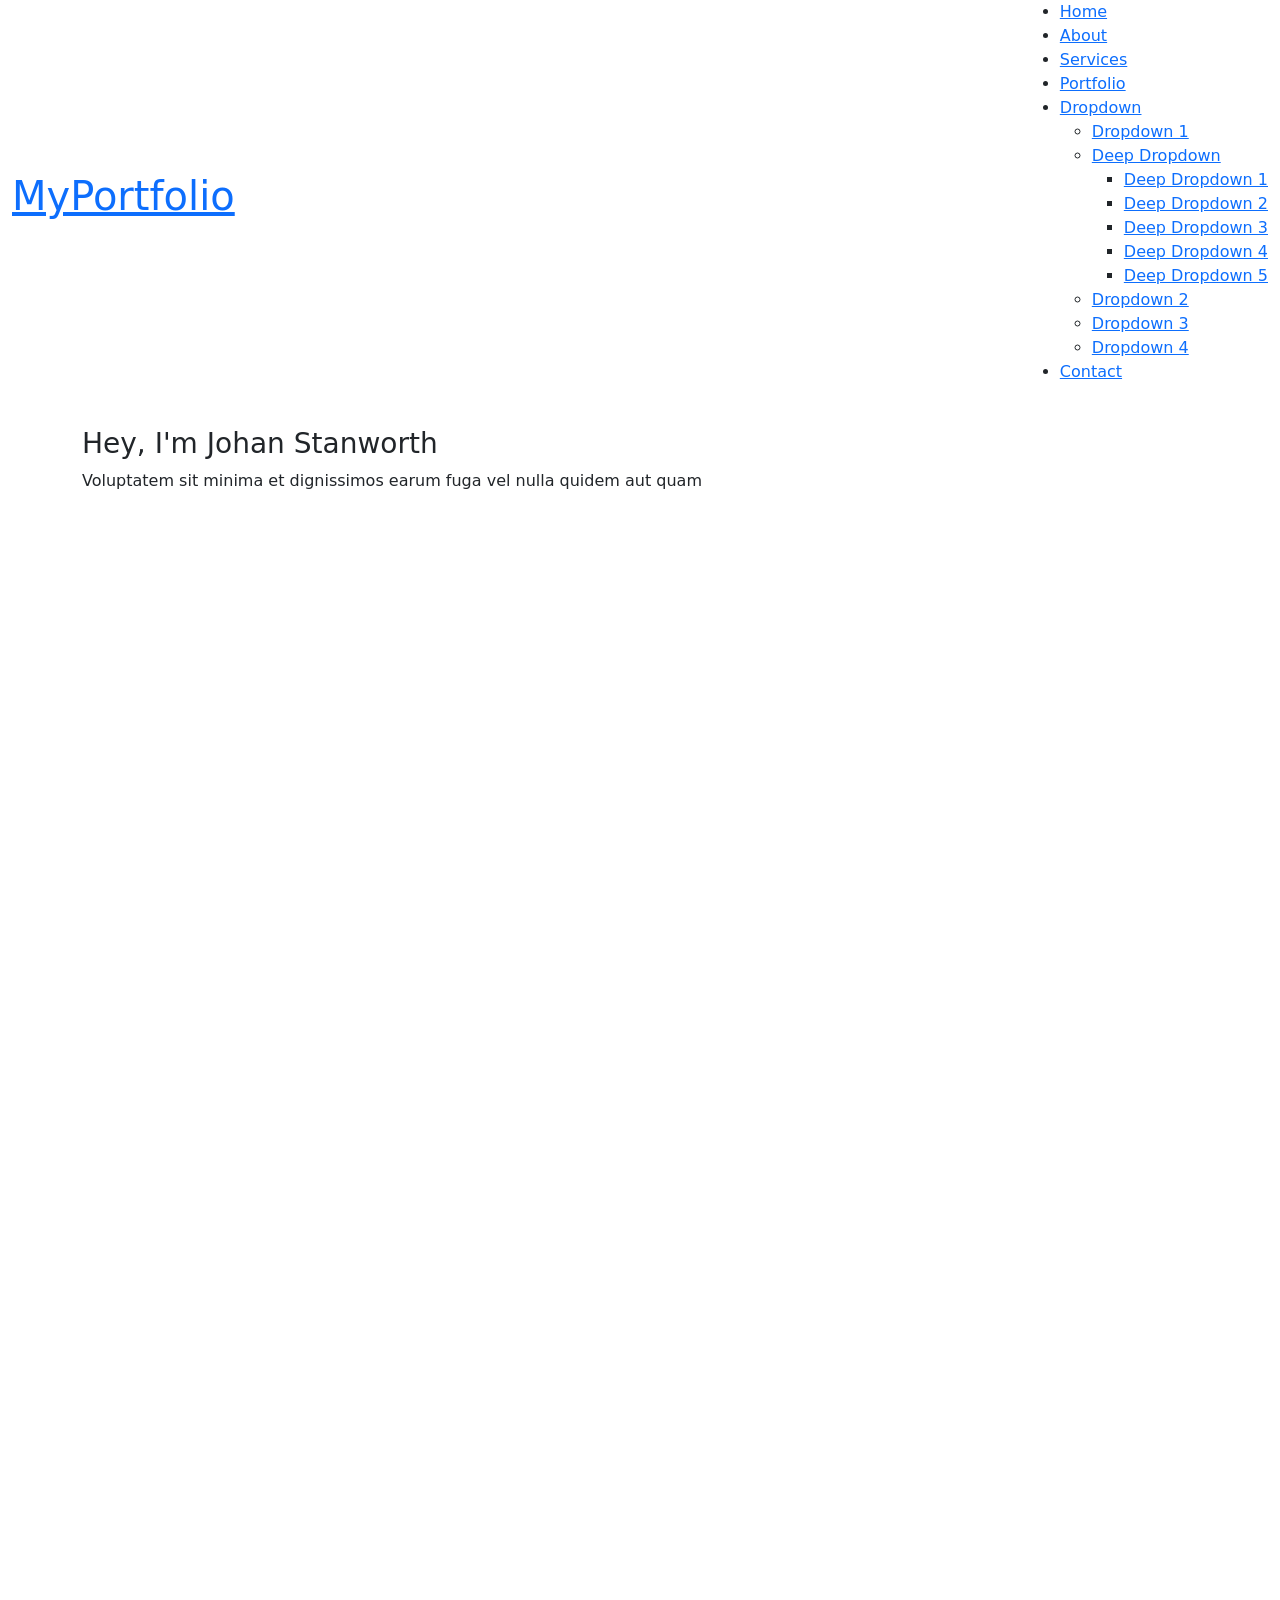
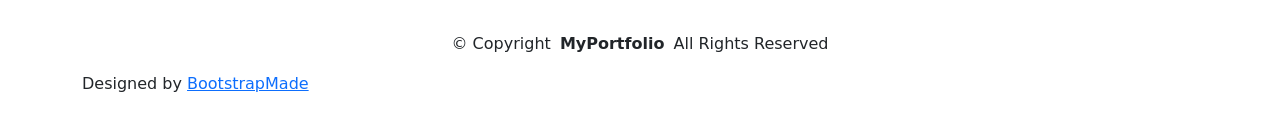
==== index.html @ b2796c53 "[0.1.1]부트스트랩 포트폴리오 작업 전 셋팅" ====
<!DOCTYPE html>
<html lang="en">

<head>
  <meta charset="utf-8">
  <meta content="width=device-width, initial-scale=1.0" name="viewport">
  <title>Index - MyPortfolio Bootstrap Template</title>
  <meta name="description" content="">
  <meta name="keywords" content="">

  <!-- Favicons -->
  <link href="assets/img/favicon.png" rel="icon">
  <link href="assets/img/apple-touch-icon.png" rel="apple-touch-icon">

  <!-- Fonts -->
  <link href="https://fonts.googleapis.com" rel="preconnect">
  <link href="https://fonts.gstatic.com" rel="preconnect" crossorigin>
  <link href="https://fonts.googleapis.com/css2?family=Inconsolata:wght@200;300;400;500;600;700;800;900&display=swap" rel="stylesheet">

  <!-- Vendor CSS Files -->
  <link href="assets/vendor/bootstrap/css/bootstrap.min.css" rel="stylesheet">
  <link href="assets/vendor/bootstrap-icons/bootstrap-icons.css" rel="stylesheet">
  <link href="assets/vendor/aos/aos.css" rel="stylesheet">
  <link href="assets/vendor/glightbox/css/glightbox.min.css" rel="stylesheet">
  <link href="assets/vendor/swiper/swiper-bundle.min.css" rel="stylesheet">

  <!-- Main CSS File -->
  <link href="assets/css/main.css" rel="stylesheet">

  <!-- =======================================================
  * Template Name: MyPortfolio
  * Template URL: https://bootstrapmade.com/myportfolio-bootstrap-portfolio-website-template/
  * Updated: Aug 08 2024 with Bootstrap v5.3.3
  * Author: BootstrapMade.com
  * License: https://bootstrapmade.com/license/
  ======================================================== -->
</head>

<body class="index-page">

  <header id="header" class="header d-flex align-items-center sticky-top">
    <div class="container-fluid  position-relative d-flex align-items-center justify-content-between">

      <a href="index.html" class="logo d-flex align-items-center">
        <!-- Uncomment the line below if you also wish to use an image logo -->
        <!-- <img src="assets/img/logo.png" alt=""> -->
        <h1 class="sitename">MyPortfolio</h1>
      </a>

      <nav id="navmenu" class="navmenu">
        <ul>
          <li><a href="index.html" class="active">Home</a></li>
          <li><a href="about.html">About</a></li>
          <li><a href="services.html">Services</a></li>
          <li><a href="portfolio.html">Portfolio</a></li>
          <li class="dropdown"><a href="#"><span>Dropdown</span> <i class="bi bi-chevron-down toggle-dropdown"></i></a>
            <ul>
              <li><a href="#">Dropdown 1</a></li>
              <li class="dropdown"><a href="#"><span>Deep Dropdown</span> <i class="bi bi-chevron-down toggle-dropdown"></i></a>
                <ul>
                  <li><a href="#">Deep Dropdown 1</a></li>
                  <li><a href="#">Deep Dropdown 2</a></li>
                  <li><a href="#">Deep Dropdown 3</a></li>
                  <li><a href="#">Deep Dropdown 4</a></li>
                  <li><a href="#">Deep Dropdown 5</a></li>
                </ul>
              </li>
              <li><a href="#">Dropdown 2</a></li>
              <li><a href="#">Dropdown 3</a></li>
              <li><a href="#">Dropdown 4</a></li>
            </ul>
          </li>
          <li><a href="contact.html">Contact</a></li>
        </ul>
        <i class="mobile-nav-toggle d-xl-none bi bi-list"></i>
      </nav>

    </div>
  </header>

  <main class="main">

    <!-- Portfolio Section -->
    <section id="portfolio" class="portfolio section">

      <div class="container">

        <div class="isotope-layout" data-default-filter="*" data-layout="masonry" data-sort="original-order">

          <div class="row align-items-center">
            <div class="col-lg-7 portfolio-info">
              <h3>Hey, I'm Johan Stanworth</h3>
              <p>Voluptatem sit minima et dignissimos earum fuga vel nulla quidem aut quam</p>
            </div>
            <div class="col-lg-5 text-center text-lg-end">
              <ul class="portfolio-filters isotope-filters" data-aos="fade-up" data-aos-delay="100">
                <li data-filter="*" class="filter-active">All</li>
                <li data-filter=".filter-app">App</li>
                <li data-filter=".filter-product">Product</li>
                <li data-filter=".filter-branding">Branding</li>
                <li data-filter=".filter-books">Books</li>
              </ul><!-- End Portfolio Filters -->
            </div>
          </div>

          <div class="row gy-4 isotope-container" data-aos="fade-up" data-aos-delay="200" style="position: relative; height: 1344px;">

            <div class="col-lg-4 col-md-6 portfolio-item isotope-item filter-app" style="position: absolute; left: 0px; top: 0px;">
              <div class="portfolio-content h-100">
                <img src="assets/img/portfolio/app-1.jpg" class="img-fluid" alt="">
                <div class="portfolio-info">
                  <h4>App 1</h4>
                  <p>Lorem ipsum</p>
                  <div>
                    <a href="assets/img/portfolio/app-1.jpg" title="App 1" data-gallery="portfolio-gallery-app" class="glightbox preview-link"><i class="bi bi-zoom-in"></i></a>
                    <a href="portfolio-details.html" title="More Details" class="details-link"><i class="bi bi-link-45deg"></i></a>
                  </div>
                </div>
              </div>
            </div><!-- End Portfolio Item -->

            <div class="col-lg-4 col-md-6 portfolio-item isotope-item filter-product" style="position: absolute; left: 440px; top: 0px;">
              <div class="portfolio-content h-100">
                <img src="assets/img/portfolio/product-1.jpg" class="img-fluid" alt="">
                <div class="portfolio-info">
                  <h4>Product 1</h4>
                  <p>Lorem ipsum</p>
                  <div>
                    <a href="assets/img/portfolio/product-1.jpg" title="Product 1" data-gallery="portfolio-gallery-product" class="glightbox preview-link"><i class="bi bi-zoom-in"></i></a>
                    <a href="portfolio-details.html" title="More Details" class="details-link"><i class="bi bi-link-45deg"></i></a>
                  </div>
                </div>
              </div>
            </div><!-- End Portfolio Item -->

            <div class="col-lg-4 col-md-6 portfolio-item isotope-item filter-branding" style="position: absolute; left: 880px; top: 0px;">
              <div class="portfolio-content h-100">
                <img src="assets/img/portfolio/branding-1.jpg" class="img-fluid" alt="">
                <div class="portfolio-info">
                  <h4>Branding 1</h4>
                  <p>Lorem ipsum</p>
                  <div>
                    <a href="assets/img/portfolio/branding-1.jpg" title="Branding 1" data-gallery="portfolio-gallery-branding" class="glightbox preview-link"><i class="bi bi-zoom-in"></i></a>
                    <a href="portfolio-details.html" title="More Details" class="details-link"><i class="bi bi-link-45deg"></i></a>
                  </div>
                </div>
              </div>
            </div><!-- End Portfolio Item -->

            <div class="col-lg-4 col-md-6 portfolio-item isotope-item filter-books" style="position: absolute; left: 0px; top: 336px;">
              <div class="portfolio-content h-100">
                <img src="assets/img/portfolio/books-1.jpg" class="img-fluid" alt="">
                <div class="portfolio-info">
                  <h4>Books 1</h4>
                  <p>Lorem ipsum</p>
                  <div>
                    <a href="assets/img/portfolio/books-1.jpg" title="Branding 1" data-gallery="portfolio-gallery-book" class="glightbox preview-link"><i class="bi bi-zoom-in"></i></a>
                    <a href="portfolio-details.html" title="More Details" class="details-link"><i class="bi bi-link-45deg"></i></a>
                  </div>
                </div>
              </div>
            </div><!-- End Portfolio Item -->

            <div class="col-lg-4 col-md-6 portfolio-item isotope-item filter-app" style="position: absolute; left: 440px; top: 336px;">
              <div class="portfolio-content h-100">
                <img src="assets/img/portfolio/app-2.jpg" class="img-fluid" alt="">
                <div class="portfolio-info">
                  <h4>App 2</h4>
                  <p>Lorem ipsum</p>
                  <div>
                    <a href="assets/img/portfolio/app-2.jpg" title="App 2" data-gallery="portfolio-gallery-app" class="glightbox preview-link"><i class="bi bi-zoom-in"></i></a>
                    <a href="portfolio-details.html" title="More Details" class="details-link"><i class="bi bi-link-45deg"></i></a>
                  </div>
                </div>
              </div>
            </div><!-- End Portfolio Item -->

            <div class="col-lg-4 col-md-6 portfolio-item isotope-item filter-product" style="position: absolute; left: 880px; top: 336px;">
              <div class="portfolio-content h-100">
                <img src="assets/img/portfolio/product-2.jpg" class="img-fluid" alt="">
                <div class="portfolio-info">
                  <h4>Product 2</h4>
                  <p>Lorem ipsum</p>
                  <div>
                    <a href="assets/img/portfolio/product-2.jpg" title="Product 2" data-gallery="portfolio-gallery-product" class="glightbox preview-link"><i class="bi bi-zoom-in"></i></a>
                    <a href="portfolio-details.html" title="More Details" class="details-link"><i class="bi bi-link-45deg"></i></a>
                  </div>
                </div>
              </div>
            </div><!-- End Portfolio Item -->

            <div class="col-lg-4 col-md-6 portfolio-item isotope-item filter-branding" style="position: absolute; left: 0px; top: 672px;">
              <div class="portfolio-content h-100">
                <img src="assets/img/portfolio/branding-2.jpg" class="img-fluid" alt="">
                <div class="portfolio-info">
                  <h4>Branding 2</h4>
                  <p>Lorem ipsum</p>
                  <div>
                    <a href="assets/img/portfolio/branding-2.jpg" title="Branding 2" data-gallery="portfolio-gallery-branding" class="glightbox preview-link"><i class="bi bi-zoom-in"></i></a>
                    <a href="portfolio-details.html" title="More Details" class="details-link"><i class="bi bi-link-45deg"></i></a>
                  </div>
                </div>
              </div>
            </div><!-- End Portfolio Item -->

            <div class="col-lg-4 col-md-6 portfolio-item isotope-item filter-books" style="position: absolute; left: 440px; top: 672px;">
              <div class="portfolio-content h-100">
                <img src="assets/img/portfolio/books-2.jpg" class="img-fluid" alt="">
                <div class="portfolio-info">
                  <h4>Books 2</h4>
                  <p>Lorem ipsum</p>
                  <div>
                    <a href="assets/img/portfolio/books-2.jpg" title="Branding 2" data-gallery="portfolio-gallery-book" class="glightbox preview-link"><i class="bi bi-zoom-in"></i></a>
                    <a href="portfolio-details.html" title="More Details" class="details-link"><i class="bi bi-link-45deg"></i></a>
                  </div>
                </div>
              </div>
            </div><!-- End Portfolio Item -->

            <div class="col-lg-4 col-md-6 portfolio-item isotope-item filter-app" style="position: absolute; left: 880px; top: 672px;">
              <div class="portfolio-content h-100">
                <img src="assets/img/portfolio/app-3.jpg" class="img-fluid" alt="">
                <div class="portfolio-info">
                  <h4>App 3</h4>
                  <p>Lorem ipsum</p>
                  <div>
                    <a href="assets/img/portfolio/app-3.jpg" title="App 3" data-gallery="portfolio-gallery-app" class="glightbox preview-link"><i class="bi bi-zoom-in"></i></a>
                    <a href="portfolio-details.html" title="More Details" class="details-link"><i class="bi bi-link-45deg"></i></a>
                  </div>
                </div>
              </div>
            </div><!-- End Portfolio Item -->

            <div class="col-lg-4 col-md-6 portfolio-item isotope-item filter-product" style="position: absolute; left: 0px; top: 1008px;">
              <div class="portfolio-content h-100">
                <img src="assets/img/portfolio/product-3.jpg" class="img-fluid" alt="">
                <div class="portfolio-info">
                  <h4>Product 3</h4>
                  <p>Lorem ipsum</p>
                  <div>
                    <a href="assets/img/portfolio/product-3.jpg" title="Product 3" data-gallery="portfolio-gallery-product" class="glightbox preview-link"><i class="bi bi-zoom-in"></i></a>
                    <a href="portfolio-details.html" title="More Details" class="details-link"><i class="bi bi-link-45deg"></i></a>
                  </div>
                </div>
              </div>
            </div><!-- End Portfolio Item -->

            <div class="col-lg-4 col-md-6 portfolio-item isotope-item filter-branding" style="position: absolute; left: 440px; top: 1008px;">
              <div class="portfolio-content h-100">
                <img src="assets/img/portfolio/branding-3.jpg" class="img-fluid" alt="">
                <div class="portfolio-info">
                  <h4>Branding 3</h4>
                  <p>Lorem ipsum</p>
                  <div>
                    <a href="assets/img/portfolio/branding-3.jpg" title="Branding 2" data-gallery="portfolio-gallery-branding" class="glightbox preview-link"><i class="bi bi-zoom-in"></i></a>
                    <a href="portfolio-details.html" title="More Details" class="details-link"><i class="bi bi-link-45deg"></i></a>
                  </div>
                </div>
              </div>
            </div><!-- End Portfolio Item -->

            <div class="col-lg-4 col-md-6 portfolio-item isotope-item filter-books" style="position: absolute; left: 880px; top: 1008px;">
              <div class="portfolio-content h-100">
                <img src="assets/img/portfolio/books-3.jpg" class="img-fluid" alt="">
                <div class="portfolio-info">
                  <h4>Books 3</h4>
                  <p>Lorem ipsum</p>
                  <div>
                    <a href="assets/img/portfolio/books-3.jpg" title="Branding 3" data-gallery="portfolio-gallery-book" class="glightbox preview-link"><i class="bi bi-zoom-in"></i></a>
                    <a href="portfolio-details.html" title="More Details" class="details-link"><i class="bi bi-link-45deg"></i></a>
                  </div>
                </div>
              </div>
            </div><!-- End Portfolio Item -->

          </div><!-- End Portfolio Container -->

        </div>

      </div>

    </section><!-- /Portfolio Section -->



<!-- Testimonials Section -->
<section id="testimonials" class="testimonials section">

  <!-- Section Title -->
  <div class="container section-title" data-aos="fade-up">
    <h2>Testimonials</h2>
    <p>Necessitatibus eius consequatur ex aliquid fuga eum quidem sint consectetur velit</p>
  </div><!-- End Section Title -->

  <div class="container" data-aos="fade-up" data-aos-delay="100">

    <div class="swiper init-swiper">
      <script type="application/json" class="swiper-config">
        {
          "loop": true,
          "speed": 600,
          "autoplay": {
            "delay": 5000
          },
          "slidesPerView": "auto",
          "pagination": {
            "el": ".swiper-pagination",
            "type": "bullets",
            "clickable": true
          }
        }
      </script>
      <div class="swiper-wrapper">

        <div class="swiper-slide">
          <div class="testimonial-item">
            <img src="assets/img/testimonials/testimonials-1.jpg" class="testimonial-img" alt="">
            <h3>Saul Goodman</h3>
            <h4>Ceo &amp; Founder</h4>
            <div class="stars">
              <i class="bi bi-star-fill"></i><i class="bi bi-star-fill"></i><i class="bi bi-star-fill"></i><i class="bi bi-star-fill"></i><i class="bi bi-star-fill"></i>
            </div>
            <p>
              <i class="bi bi-quote quote-icon-left"></i>
              <span>Proin iaculis purus consequat sem cure digni ssim donec porttitora entum suscipit rhoncus. Accusantium quam, ultricies eget id, aliquam eget nibh et. Maecen aliquam, risus at semper.</span>
              <i class="bi bi-quote quote-icon-right"></i>
            </p>
          </div>
        </div><!-- End testimonial item -->

        <div class="swiper-slide">
          <div class="testimonial-item">
            <img src="assets/img/testimonials/testimonials-2.jpg" class="testimonial-img" alt="">
            <h3>Sara Wilsson</h3>
            <h4>Designer</h4>
            <div class="stars">
              <i class="bi bi-star-fill"></i><i class="bi bi-star-fill"></i><i class="bi bi-star-fill"></i><i class="bi bi-star-fill"></i><i class="bi bi-star-fill"></i>
            </div>
            <p>
              <i class="bi bi-quote quote-icon-left"></i>
              <span>Export tempor illum tamen malis malis eram quae irure esse labore quem cillum quid cillum eram malis quorum velit fore eram velit sunt aliqua noster fugiat irure amet legam anim culpa.</span>
              <i class="bi bi-quote quote-icon-right"></i>
            </p>
          </div>
        </div><!-- End testimonial item -->

        <div class="swiper-slide">
          <div class="testimonial-item">
            <img src="assets/img/testimonials/testimonials-3.jpg" class="testimonial-img" alt="">
            <h3>Jena Karlis</h3>
            <h4>Store Owner</h4>
            <div class="stars">
              <i class="bi bi-star-fill"></i><i class="bi bi-star-fill"></i><i class="bi bi-star-fill"></i><i class="bi bi-star-fill"></i><i class="bi bi-star-fill"></i>
            </div>
            <p>
              <i class="bi bi-quote quote-icon-left"></i>
              <span>Enim nisi quem export duis labore cillum quae magna enim sint quorum nulla quem veniam duis minim tempor labore quem eram duis noster aute amet eram fore quis sint minim.</span>
              <i class="bi bi-quote quote-icon-right"></i>
            </p>
          </div>
        </div><!-- End testimonial item -->

        <div class="swiper-slide">
          <div class="testimonial-item">
            <img src="assets/img/testimonials/testimonials-4.jpg" class="testimonial-img" alt="">
            <h3>Matt Brandon</h3>
            <h4>Freelancer</h4>
            <div class="stars">
              <i class="bi bi-star-fill"></i><i class="bi bi-star-fill"></i><i class="bi bi-star-fill"></i><i class="bi bi-star-fill"></i><i class="bi bi-star-fill"></i>
            </div>
            <p>
              <i class="bi bi-quote quote-icon-left"></i>
              <span>Fugiat enim eram quae cillum dolore dolor amet nulla culpa multos export minim fugiat minim velit minim dolor enim duis veniam ipsum anim magna sunt elit fore quem dolore labore illum veniam.</span>
              <i class="bi bi-quote quote-icon-right"></i>
            </p>
          </div>
        </div><!-- End testimonial item -->

        <div class="swiper-slide">
          <div class="testimonial-item">
            <img src="assets/img/testimonials/testimonials-5.jpg" class="testimonial-img" alt="">
            <h3>John Larson</h3>
            <h4>Entrepreneur</h4>
            <div class="stars">
              <i class="bi bi-star-fill"></i><i class="bi bi-star-fill"></i><i class="bi bi-star-fill"></i><i class="bi bi-star-fill"></i><i class="bi bi-star-fill"></i>
            </div>
            <p>
              <i class="bi bi-quote quote-icon-left"></i>
              <span>Quis quorum aliqua sint quem legam fore sunt eram irure aliqua veniam tempor noster veniam enim culpa labore duis sunt culpa nulla illum cillum fugiat legam esse veniam culpa fore nisi cillum quid.</span>
              <i class="bi bi-quote quote-icon-right"></i>
            </p>
          </div>
        </div><!-- End testimonial item -->

      </div>
      <div class="swiper-pagination"></div>
    </div>

  </div>

</section><!-- /Testimonials Section -->



    <!-- Clients Section -->
    <section id="clients" class="clients section light-background">

      <!-- Section Title -->
      <div class="container section-title" data-aos="fade-up">
        <h2>My Clients</h2>
        <p>Necessitatibus eius consequatur ex aliquid fuga eum quidem sint consectetur velit</p>
      </div><!-- End Section Title -->

      <div class="container" data-aos="fade-up" data-aos-delay="100">

        <div class="swiper init-swiper">
          <script type="application/json" class="swiper-config">
            {
              "loop": true,
              "speed": 600,
              "autoplay": {
                "delay": 5000
              },
              "slidesPerView": "auto",
              "pagination": {
                "el": ".swiper-pagination",
                "type": "bullets",
                "clickable": true
              },
              "breakpoints": {
                "320": {
                  "slidesPerView": 2,
                  "spaceBetween": 40
                },
                "480": {
                  "slidesPerView": 3,
                  "spaceBetween": 60
                },
                "640": {
                  "slidesPerView": 4,
                  "spaceBetween": 80
                },
                "992": {
                  "slidesPerView": 6,
                  "spaceBetween": 120
                }
              }
            }
          </script>
          <div class="swiper-wrapper align-items-center">
            <div class="swiper-slide"><img src="assets/img/clients/client-1.png" class="img-fluid" alt=""></div>
            <div class="swiper-slide"><img src="assets/img/clients/client-2.png" class="img-fluid" alt=""></div>
            <div class="swiper-slide"><img src="assets/img/clients/client-3.png" class="img-fluid" alt=""></div>
            <div class="swiper-slide"><img src="assets/img/clients/client-4.png" class="img-fluid" alt=""></div>
            <div class="swiper-slide"><img src="assets/img/clients/client-5.png" class="img-fluid" alt=""></div>
            <div class="swiper-slide"><img src="assets/img/clients/client-6.png" class="img-fluid" alt=""></div>
            <div class="swiper-slide"><img src="assets/img/clients/client-7.png" class="img-fluid" alt=""></div>
            <div class="swiper-slide"><img src="assets/img/clients/client-8.png" class="img-fluid" alt=""></div>
          </div>
          <div class="swiper-pagination"></div>
        </div>

      </div>

    </section><!-- /Clients Section -->

    <!-- Services Section -->
    <section id="services" class="services section">

      <!-- Section Title -->
      <div class="container section-title" data-aos="fade-up">
        <h2>Services</h2>
        <p>Necessitatibus eius consequatur ex aliquid fuga eum quidem sint consectetur velit</p>
      </div><!-- End Section Title -->

      <div class="container">

        <div class="row gy-4">

          <div class="col-lg-12 md-2" data-aos="fade-up" data-aos-delay="100">
            <div class="service-item  position-relative d-flex align-items-center">
              <div class="icon">
                <i class="bi bi-activity"></i>
              </div>
              <h3>Nesciunt Mete</h3>
              <p>Provident nihil minus qui consequatur non omnis maiores. Eos accusantium minus dolores iure perferendis tempore et consequatur.</p>
              <a href="service-details.html" class="readmore stretched-link">Read more <i class="bi bi-arrow-right"></i></a>

              <div class="col-lg-4" data-aos="fade-up" data-aos-delay="100">
                <div class="service-item  position-relative">
                  <div class="icon">
                    <i class="bi bi-activity"></i>
                  </div>
                  <h3>Nesciunt Mete</h3>
                  <p>Provident nihil minus qui consequatur non omnis maiores. Eos accusantium minus dolores iure perferendis tempore et consequatur.</p>
                  <a href="service-details.html" class="readmore stretched-link">Read more <i class="bi bi-arrow-right"></i></a>
                </div>
              </div><!-- End Service Item -->

            </div>

          </div><!-- End Service Item -->
        

          <div class="col-lg-4 md-2" data-aos="fade-up" data-aos-delay="200">
            <div class="service-item position-relative">
              <div class="icon">
                <i class="bi bi-broadcast"></i>
              </div>
              <h3>Eosle Commodi</h3>
              <p>Ut autem aut autem non a. Sint sint sit facilis nam iusto sint. Libero corrupti neque eum hic non ut nesciunt dolorem.</p>
              <a href="service-details.html" class="readmore stretched-link">Read more <i class="bi bi-arrow-right"></i></a>
            </div>
          </div><!-- End Service Item -->

          <div class="col-lg-4 md-2" data-aos="fade-up" data-aos-delay="300">
            <div class="service-item position-relative">
              <div class="icon">
                <i class="bi bi-easel"></i>
              </div>
              <h3>Ledo Markt</h3>
              <p>Ut excepturi voluptatem nisi sed. Quidem fuga consequatur. Minus ea aut. Vel qui id voluptas adipisci eos earum corrupti.</p>
              <a href="service-details.html" class="readmore stretched-link">Read more <i class="bi bi-arrow-right"></i></a>
            </div>
          </div><!-- End Service Item -->
<!-- End Service Item -->

        </div>

      </div>

    </section><!-- /Services Section -->

  

  </main>

  <footer id="footer" class="footer light-background">

    <div class="container">
      <div class="copyright text-center ">
        <p>© <span>Copyright</span> <strong class="px-1 sitename">MyPortfolio</strong> <span>All Rights Reserved</span></p>
      </div>
      <div class="social-links d-flex justify-content-center">
        <a href=""><i class="bi bi-twitter-x"></i></a>
        <a href=""><i class="bi bi-facebook"></i></a>
        <a href=""><i class="bi bi-instagram"></i></a>
        <a href=""><i class="bi bi-linkedin"></i></a>
      </div>
      <div class="credits">
        <!-- All the links in the footer should remain intact. -->
        <!-- You can delete the links only if you've purchased the pro version. -->
        <!-- Licensing information: https://bootstrapmade.com/license/ -->
        <!-- Purchase the pro version with working PHP/AJAX contact form: [buy-url] -->
        Designed by <a href="https://bootstrapmade.com/">BootstrapMade</a>
      </div>
    </div>

  </footer>

  <!-- Scroll Top -->
  <a href="#" id="scroll-top" class="scroll-top d-flex align-items-center justify-content-center"><i class="bi bi-arrow-up-short"></i></a>

  <!-- Preloader -->
  <div id="preloader"></div>

  <!-- Vendor JS Files -->
  <script src="assets/vendor/bootstrap/js/bootstrap.bundle.min.js"></script>
  <script src="assets/vendor/php-email-form/validate.js"></script>
  <script src="assets/vendor/aos/aos.js"></script>
  <script src="assets/vendor/glightbox/js/glightbox.min.js"></script>
  <script src="assets/vendor/imagesloaded/imagesloaded.pkgd.min.js"></script>
  <script src="assets/vendor/isotope-layout/isotope.pkgd.min.js"></script>
  <script src="assets/vendor/swiper/swiper-bundle.min.js"></script>

  <!-- Main JS File -->
  <script src="assets/js/main.js"></script>

</body>

</html>
---- assets/css/main.css ----
/**
* Template Name: MyPortfolio
* Template URL: https://bootstrapmade.com/myportfolio-bootstrap-portfolio-website-template/
* Updated: Aug 08 2024 with Bootstrap v5.3.3
* Author: BootstrapMade.com
* License: https://bootstrapmade.com/license/
*/

/*--------------------------------------------------------------
# Font & Color Variables
# Help: https://bootstrapmade.com/color-system/
--------------------------------------------------------------*/
/* Fonts */
:root {
  --default-font: "Inconsolata",  system-ui, -apple-system, "Segoe UI", Roboto, "Helvetica Neue", Arial, "Noto Sans", "Liberation Sans", sans-serif, "Apple Color Emoji", "Segoe UI Emoji", "Segoe UI Symbol", "Noto Color Emoji";
  --heading-font: "Inconsolata",  sans-serif;
  --nav-font: "Inconsolata",  sans-serif;
}

/* Global Colors - The following color variables are used throughout the website. Updating them here will change the color scheme of the entire website */
:root { 
  --background-color: #ffffff; /* Background color for the entire website, including individual sections */
  --default-color: #212529; /* Default color used for the majority of the text content across the entire website */
  --heading-color: #000000; /* Color for headings, subheadings and title throughout the website */
  --accent-color: #000000; /* Accent color that represents your brand on the website. It's used for buttons, links, and other elements that need to stand out */
  --surface-color: #ffffff; /* The surface color is used as a background of boxed elements within sections, such as cards, icon boxes, or other elements that require a visual separation from the global background. */
  --contrast-color: #ffffff; /* Contrast color for text, ensuring readability against backgrounds of accent, heading, or default colors. */
}

/* Nav Menu Colors - The following color variables are used specifically for the navigation menu. They are separate from the global colors to allow for more customization options */
:root {
  --nav-color: #5b5b5b;  /* The default color of the main navmenu links */
  --nav-hover-color: #000000; /* Applied to main navmenu links when they are hovered over or active */
  --nav-mobile-background-color: #f5f5f5; /* Used as the background color for mobile navigation menu */
  --nav-dropdown-background-color: #ffffff; /* Used as the background color for dropdown items that appear when hovering over primary navigation items */
  --nav-dropdown-color: #5b5b5b; /* Used for navigation links of the dropdown items in the navigation menu. */
  --nav-dropdown-hover-color: #000000; /* Similar to --nav-hover-color, this color is applied to dropdown navigation links when they are hovered over. */
}

/* Color Presets - These classes override global colors when applied to any section or element, providing reuse of the sam color scheme. */

.light-background {
  --background-color: #f9f9f9;
  --surface-color: #ffffff;
}

.dark-background {
  --background-color: #060606;
  --default-color: #ffffff;
  --heading-color: #ffffff;
  --surface-color: #252525;
  --contrast-color: #ffffff;
}

/* Smooth scroll */
:root {
  scroll-behavior: smooth;
}

/*--------------------------------------------------------------
# General Styling & Shared Classes
--------------------------------------------------------------*/
body {
  color: var(--default-color);
  background-color: var(--background-color);
  font-family: var(--default-font);
}

a {
  color: var(--accent-color);
  text-decoration: none;
  transition: 0.3s;
}

a:hover {
  color: color-mix(in srgb, var(--accent-color), transparent 25%);
  text-decoration: none;
}

h1,
h2,
h3,
h4,
h5,
h6 {
  color: var(--heading-color);
  font-family: var(--heading-font);
}

/* PHP Email Form Messages
------------------------------*/
.php-email-form .error-message {
  display: none;
  background: #df1529;
  color: #ffffff;
  text-align: left;
  padding: 15px;
  margin-bottom: 24px;
  font-weight: 600;
}

.php-email-form .sent-message {
  display: none;
  color: #ffffff;
  background: #059652;
  text-align: center;
  padding: 15px;
  margin-bottom: 24px;
  font-weight: 600;
}

.php-email-form .loading {
  display: none;
  background: var(--surface-color);
  text-align: center;
  padding: 15px;
  margin-bottom: 24px;
}

.php-email-form .loading:before {
  content: "";
  display: inline-block;
  border-radius: 50%;
  width: 24px;
  height: 24px;
  margin: 0 10px -6px 0;
  border: 3px solid var(--accent-color);
  border-top-color: var(--surface-color);
  animation: php-email-form-loading 1s linear infinite;
}

@keyframes php-email-form-loading {
  0% {
    transform: rotate(0deg);
  }

  100% {
    transform: rotate(360deg);
  }
}

/*--------------------------------------------------------------
# Global Header
--------------------------------------------------------------*/
.header {
  color: var(--default-color);
  background-color: var(--background-color);
  padding: 15px 0;
  transition: all 0.5s;
  z-index: 997;
}

.header .logo {
  line-height: 1;
}

.header .logo img {
  max-height: 32px;
  margin-right: 8px;
}

.header .logo h1 {
  font-size: 30px;
  margin: 0;
  font-weight: 700;
  color: var(--heading-color);
}

/*--------------------------------------------------------------
# Navigation Menu
--------------------------------------------------------------*/
/* Navmenu */
.mobile-nav-toggle {
  color: var(--nav-color);
  position: fixed;
  top: 20px;
  right: 20px;
  font-size: 32px;
  line-height: 0;
  cursor: pointer;
  display: block !important;
  z-index: 998;
  transition: 0.3s;
}

.mobile-nav-toggle:hover {
  color: var(--nav-hover-color);
}

.navmenu {
  position: fixed;
  top: 0;
  bottom: 0;
  right: -300px;
  z-index: 997;
  transition: 0.3s;
  width: 300px;
  overflow: hidden;
}

.navmenu ul {
  display: block;
  list-style: none;
  padding: 10px 0;
  margin: 0;
  overflow-y: auto;
  transition: 0.3s;
  z-index: 998;
}

.navmenu a,
.navmenu a:focus {
  color: var(--nav-dropdown-color);
  padding: 10px 20px;
  font-family: var(--nav-font);
  font-size: 17px;
  font-weight: 500;
  display: flex;
  align-items: center;
  justify-content: space-between;
  white-space: nowrap;
  transition: 0.3s;
}

.navmenu a i,
.navmenu a:focus i {
  font-size: 12px;
  line-height: 0;
  margin-left: 5px;
  width: 30px;
  height: 30px;
  display: flex;
  align-items: center;
  justify-content: center;
  border-radius: 50%;
  transition: 0.3s;
  background-color: color-mix(in srgb, var(--accent-color), transparent 90%);
}

.navmenu a i:hover,
.navmenu a:focus i:hover {
  background-color: var(--accent-color);
  color: var(--contrast-color);
}

.navmenu a:hover,
.navmenu .active,
.navmenu .active:focus {
  color: var(--nav-dropdown-hover-color);
}

.navmenu .active i,
.navmenu .active:focus i {
  background-color: var(--accent-color);
  color: var(--contrast-color);
  transform: rotate(180deg);
}

.navmenu .dropdown ul {
  position: static;
  display: none;
  z-index: 99;
  padding: 10px 0;
  margin: 10px 20px;
  box-shadow: none;
  transition: all 0.5s ease-in-out;
}

.navmenu .dropdown>.dropdown-active {
  display: block;
  background-color: var(--nav-dropdown-background-color);
  border: 1px solid color-mix(in srgb, var(--nav-dropdown-color), transparent 90%);
}

.mobile-nav-active {
  overflow: hidden;
}

.mobile-nav-active .mobile-nav-toggle {
  right: 310px;
  background-color: var(--surface-color);
  border-radius: 50%;
  border: 1px solid color-mix(in srgb, var(--default-color), transparent 80%);
}

.mobile-nav-active .navmenu {
  position: fixed;
  overflow: hidden;
  top: 0;
  bottom: 0;
  right: 0;
  background-color: var(--nav-mobile-background-color);
  transition: 0.3s;
}

/*--------------------------------------------------------------
# Global Footer
--------------------------------------------------------------*/
.footer {
  color: var(--default-color);
  background-color: var(--background-color);
  font-size: 14px;
  padding: 40px 0;
  position: relative;
}

.footer .copyright p {
  margin-bottom: 0;
}

.footer .social-links {
  margin-top: 20px;
}

.footer .social-links a {
  display: flex;
  align-items: center;
  justify-content: center;
  width: 40px;
  height: 40px;
  border-radius: 50%;
  border: 1px solid color-mix(in srgb, var(--default-color), transparent 50%);
  font-size: 16px;
  color: color-mix(in srgb, var(--default-color), transparent 50%);
  margin: 0 5px;
  transition: 0.3s;
}

.footer .social-links a:hover {
  color: var(--accent-color);
  border-color: var(--accent-color);
}

.footer .credits {
  margin-top: 10px;
  font-size: 13px;
  text-align: center;
}

/*--------------------------------------------------------------
# Preloader
--------------------------------------------------------------*/
#preloader {
  position: fixed;
  inset: 0;
  z-index: 9999;
  overflow: hidden;
  background-color: var(--background-color);
  transition: all 0.6s ease-out;
}

#preloader:before {
  content: "";
  position: fixed;
  top: calc(50% - 30px);
  left: calc(50% - 30px);
  border: 6px solid var(--accent-color);
  border-top-color: color-mix(in srgb, var(--accent-color), transparent 90%);
  border-radius: 50%;
  width: 60px;
  height: 60px;
  animation: animate-preloader 1s linear infinite;
}

@keyframes animate-preloader {
  0% {
    transform: rotate(0deg);
  }

  100% {
    transform: rotate(360deg);
  }
}

/*--------------------------------------------------------------
# Scroll Top Button
--------------------------------------------------------------*/
.scroll-top {
  position: fixed;
  visibility: hidden;
  opacity: 0;
  right: 15px;
  bottom: -15px;
  z-index: 99999;
  background-color: var(--accent-color);
  width: 44px;
  height: 44px;
  border-radius: 50px;
  transition: all 0.4s;
}

.scroll-top i {
  font-size: 24px;
  color: var(--contrast-color);
  line-height: 0;
}

.scroll-top:hover {
  background-color: color-mix(in srgb, var(--accent-color), transparent 20%);
  color: var(--contrast-color);
}

.scroll-top.active {
  visibility: visible;
  opacity: 1;
  bottom: 15px;
}

/*--------------------------------------------------------------
# Disable aos animation delay on mobile devices
--------------------------------------------------------------*/
@media screen and (max-width: 768px) {
  [data-aos-delay] {
    transition-delay: 0 !important;
  }
}

/*--------------------------------------------------------------
# Global Page Titles & Breadcrumbs
--------------------------------------------------------------*/
.page-title {
  color: var(--default-color);
  background-color: var(--background-color);
  padding: 120px 0;
  text-align: center;
  position: relative;
}

.page-title h1 {
  font-size: 42px;
  font-weight: 700;
  margin-bottom: 10px;
}

.page-title .breadcrumbs ol {
  display: flex;
  flex-wrap: wrap;
  list-style: none;
  justify-content: center;
  padding: 0;
  margin: 0;
  font-size: 16px;
  font-weight: 400;
}

.page-title .breadcrumbs ol li+li {
  padding-left: 10px;
}

.page-title .breadcrumbs ol li+li::before {
  content: "/";
  display: inline-block;
  padding-right: 10px;
  color: color-mix(in srgb, var(--default-color), transparent 70%);
}

/*--------------------------------------------------------------
# Global Sections
--------------------------------------------------------------*/
section,
.section {
  color: var(--default-color);
  background-color: var(--background-color);
  padding: 60px 0;
  scroll-margin-top: 90px;
  overflow: clip;
}

@media (max-width: 1199px) {

  section,
  .section {
    scroll-margin-top: 66px;
  }
}

/*--------------------------------------------------------------
# Global Section Titles
--------------------------------------------------------------*/
.section-title {
  text-align: center;
  padding-bottom: 60px;
  position: relative;
}

.section-title h2 {
  font-size: 32px;
  font-weight: 400;
  margin-bottom: 15px;
}

.section-title p {
  margin-bottom: 0;
}

/*--------------------------------------------------------------
# Portfolio Section
--------------------------------------------------------------*/
.portfolio .portfolio-info h3 {
  font-size: 24px;
  margin-bottom: 5px;
}

.portfolio .portfolio-info p {
  font-size: 15px;
}

.portfolio .portfolio-filters {
  padding: 0;
  margin: 0 auto 20px auto;
  list-style: none;
}

.portfolio .portfolio-filters li {
  cursor: pointer;
  display: inline-block;
  padding: 0;
  font-size: 16px;
  font-weight: 400;
  margin: 0 10px;
  line-height: 1;
  margin-bottom: 5px;
  transition: all 0.3s ease-in-out;
}

.portfolio .portfolio-filters li:hover,
.portfolio .portfolio-filters li.filter-active {
  border-bottom: 2px solid var(--default-color);
  padding-bottom: 3px;
}

.portfolio .portfolio-filters li:first-child {
  margin-left: 0;
}

.portfolio .portfolio-filters li:last-child {
  margin-right: 5px;
}

@media (max-width: 575px) {
  .portfolio .portfolio-filters li {
    font-size: 14px;
    margin: 0 5px;
  }
}

.portfolio .portfolio-content {
  position: relative;
  overflow: hidden;
}

.portfolio .portfolio-content img {
  transition: 0.3s;
}

.portfolio .portfolio-content .portfolio-info {
  opacity: 0;
  position: absolute;
  inset: 0;
  z-index: 3;
  transition: all ease-in-out 0.3s;
  background: rgba(0, 0, 0, 0.6);
  padding: 15px;
  display: flex;
  align-items: center;
  justify-content: center;
  flex-direction: column;
}

.portfolio .portfolio-content .portfolio-info h4 {
  font-size: 18px;
  mask-border: 0;
  font-weight: 400;
  color: #ffffff;
  display: inline-block;
}

.portfolio .portfolio-content .portfolio-info p {
  text-align: center;
  display: inline-block;
  font-size: 14px;
  font-weight: 400;
  color: rgba(255, 255, 255, 0.8);
}

.portfolio .portfolio-content .portfolio-info .preview-link,
.portfolio .portfolio-content .portfolio-info .details-link {
  font-size: 26px;
  color: #fff;
  transition: 0.3s;
  line-height: 1.2;
}

.portfolio .portfolio-content .portfolio-info .preview-link:hover,
.portfolio .portfolio-content .portfolio-info .details-link:hover {
  color: var(--accent-color);
}

.portfolio .portfolio-content .portfolio-info .details-link {
  left: 50%;
  font-size: 34px;
  line-height: 0;
}

.portfolio .portfolio-content:hover .portfolio-info {
  opacity: 1;
}

.portfolio .portfolio-content:hover img {
  transform: scale(1.1);
}

/*--------------------------------------------------------------
# Clients Section
--------------------------------------------------------------*/
.clients .swiper-slide img {
  opacity: 0.5;
  transition: 0.3s;
  filter: grayscale(100);
}

.clients .swiper-slide img:hover {
  filter: none;
  opacity: 1;
}

.clients .swiper-wrapper {
  height: auto;
}

.clients .swiper-pagination {
  margin-top: 20px;
  position: relative;
}

.clients .swiper-pagination .swiper-pagination-bullet {
  width: 12px;
  height: 12px;
  opacity: 1;
  background-color: color-mix(in srgb, var(--default-color), transparent 80%);
}

.clients .swiper-pagination .swiper-pagination-bullet-active {
  background-color: var(--accent-color);
}

/*--------------------------------------------------------------
# Services Section
--------------------------------------------------------------*/
.services .service-item {
  background-color: var(--surface-color);
  padding: 40px;
  box-shadow: 0px 0 30px rgba(0, 0, 0, 0.1);
  height: 100%;
}

.services .service-item .icon {
  width: 48px;
  height: 48px;
  position: relative;
  margin-bottom: 50px;
}

.services .service-item .icon i {
  color: color-mix(in srgb, var(--heading-color), transparent 30%);
  font-size: 56px;
  transition: ease-in-out 0.3s;
  z-index: 2;
  position: relative;
}

.services .service-item .icon:before {
  position: absolute;
  content: "";
  height: 100%;
  width: 100%;
  background: color-mix(in srgb, var(--heading-color), transparent 95%);
  border-radius: 50px;
  z-index: 1;
  top: 10px;
  right: -20px;
  transition: 0.3s;
}

.services .service-item h3 {
  color: color-mix(in srgb, var(--heading-color), transparent 20%);
  font-weight: 700;
  margin: 0 0 20px 0;
  padding-bottom: 8px;
  font-size: 22px;
  position: relative;
  display: inline-block;
  border-bottom: 4px solid color-mix(in srgb, var(--heading-color), transparent 90%);
  transition: 0.3s;
}

.services .service-item p {
  line-height: 24px;
  font-size: 14px;
  margin-bottom: 0;
}

.services .service-item .readmore {
  margin-top: 15px;
  display: inline-block;
  color: color-mix(in srgb, var(--default-color), transparent 30%);
}

.services .service-item:hover .icon i {
  color: var(--heading-color);
}

.services .service-item:hover .icon:before {
  background: color-mix(in srgb, var(--heading-color), transparent 90%);
}

.services .service-item:hover h3 {
  border-color: color-mix(in srgb, var(--accent-color), transparent 70%);
  color: var(--heading-color);
}

.services .service-item:hover .readmore {
  color: var(--accent-color);
}

/*--------------------------------------------------------------
# Testimonials Section
--------------------------------------------------------------*/
.testimonials .section-header {
  margin-bottom: 40px;
}

.testimonials .testimonials-carousel,
.testimonials .testimonials-slider {
  overflow: hidden;
}

.testimonials .testimonial-item {
  text-align: center;
}

.testimonials .testimonial-item .testimonial-img {
  width: 120px;
  border-radius: 50%;
  border: 4px solid var(--background-color);
  margin: 0 auto;
}

.testimonials .testimonial-item h3 {
  font-size: 20px;
  font-weight: bold;
  margin: 10px 0 5px 0;
}

.testimonials .testimonial-item h4 {
  font-size: 14px;
  color: color-mix(in srgb, var(--default-color), transparent 40%);
  margin: 0 0 15px 0;
}

.testimonials .testimonial-item .stars {
  margin-bottom: 15px;
}

.testimonials .testimonial-item .stars i {
  color: #ffc107;
  margin: 0 1px;
}

.testimonials .testimonial-item .quote-icon-left,
.testimonials .testimonial-item .quote-icon-right {
  color: color-mix(in srgb, var(--accent-color), transparent 50%);
  font-size: 26px;
  line-height: 0;
}

.testimonials .testimonial-item .quote-icon-left {
  display: inline-block;
  left: -5px;
  position: relative;
}

.testimonials .testimonial-item .quote-icon-right {
  display: inline-block;
  right: -5px;
  position: relative;
  top: 10px;
  transform: scale(-1, -1);
}

.testimonials .testimonial-item p {
  font-style: italic;
  margin: 0 auto 15px auto;
}

.testimonials .swiper-wrapper {
  height: auto;
}

.testimonials .swiper-pagination {
  margin-top: 20px;
  position: relative;
}

.testimonials .swiper-pagination .swiper-pagination-bullet {
  width: 12px;
  height: 12px;
  opacity: 1;
  background-color: color-mix(in srgb, var(--default-color), transparent 85%);
}

.testimonials .swiper-pagination .swiper-pagination-bullet-active {
  background-color: var(--accent-color);
}

@media (min-width: 992px) {
  .testimonials .testimonial-item p {
    width: 80%;
  }
}

/*--------------------------------------------------------------
# About Section
--------------------------------------------------------------*/
.about .content h2 {
  font-weight: 700;
  font-size: 24px;
}

.about .content ul {
  list-style: none;
  padding: 0;
}

.about .content ul li {
  margin-bottom: 20px;
  display: flex;
  align-items: center;
}

.about .content ul strong {
  margin-right: 10px;
}

.about .content ul i {
  font-size: 16px;
  margin-right: 5px;
  color: var(--accent-color);
  line-height: 0;
}

/*--------------------------------------------------------------
# Resume Section
--------------------------------------------------------------*/
.resume .resume-title {
  color: var(--heading-color);
  font-size: 26px;
  font-weight: 700;
  margin-top: 20px;
  margin-bottom: 20px;
}

.resume .resume-item {
  padding: 0 0 20px 20px;
  margin-top: -2px;
  border-left: 2px solid var(--accent-color);
  position: relative;
}

.resume .resume-item h4 {
  line-height: 18px;
  font-size: 18px;
  font-weight: 600;
  text-transform: uppercase;
  color: color-mix(in srgb, var(--default-color), transparent 20%);
  margin-bottom: 10px;
}

.resume .resume-item h5 {
  font-size: 16px;
  padding: 5px 15px;
  display: inline-block;
  font-weight: 600;
  margin-bottom: 10px;
}

.resume .resume-item ul {
  padding-left: 20px;
}

.resume .resume-item ul li {
  padding-bottom: 10px;
}

.resume .resume-item:last-child {
  padding-bottom: 0;
}

.resume .resume-item::before {
  content: "";
  position: absolute;
  width: 16px;
  height: 16px;
  border-radius: 50px;
  left: -9px;
  top: 0;
  background: var(--background-color);
  border: 2px solid var(--accent-color);
}

/*--------------------------------------------------------------
# Pricing Section
--------------------------------------------------------------*/
.pricing .pricing-item {
  background-color: var(--surface-color);
  padding: 60px 40px;
  box-shadow: 0 3px 20px -2px rgba(0, 0, 0, 0.1);
  height: 100%;
  position: relative;
}

.pricing h3 {
  font-weight: 600;
  margin-bottom: 15px;
  font-size: 20px;
}

.pricing h4 {
  font-size: 48px;
  color: var(--accent-color);
  font-family: var(--heading-font);
  font-weight: 400;
}

.pricing h4 sup {
  font-size: 28px;
}

.pricing h4 span {
  color: color-mix(in srgb, var(--default-color), transparent 60%);
  font-size: 18px;
}

.pricing ul {
  padding: 20px 0;
  list-style: none;
  color: color-mix(in srgb, var(--default-color), transparent 30%);
  text-align: left;
  line-height: 20px;
}

.pricing ul li {
  padding: 10px 0;
  display: flex;
  align-items: center;
}

.pricing ul i {
  color: #059652;
  font-size: 24px;
  padding-right: 3px;
}

.pricing ul .na {
  color: color-mix(in srgb, var(--default-color), transparent 60%);
}

.pricing ul .na i {
  color: color-mix(in srgb, var(--default-color), transparent 60%);
}

.pricing ul .na span {
  text-decoration: line-through;
}

.pricing .buy-btn {
  color: color-mix(in srgb, var(--default-color), transparent 40%);
  background-color: var(--background-color);
  display: inline-block;
  padding: 8px 35px 10px 35px;
  border-radius: 4px;
  border: 1px solid color-mix(in srgb, var(--default-color), transparent 60%);
  transition: none;
  font-size: 16px;
  font-weight: 500;
  font-family: var(--heading-font);
  transition: 0.3s;
}

.pricing .buy-btn:hover {
  background: var(--accent-color);
  border-color: var(--accent-color);
  color: var(--contrast-color);
}

.pricing .featured {
  z-index: 10;
}

.pricing .featured .pricing-item {
  background: var(--accent-color);
}

@media (min-width: 992px) {
  .pricing .featured .pricing-item {
    transform: scale(1.02, 1.1);
  }
}

.pricing .featured h3,
.pricing .featured h4,
.pricing .featured h4 span,
.pricing .featured ul,
.pricing .featured ul .na,
.pricing .featured ul i,
.pricing .featured ul .na i {
  color: var(--contrast-color);
}

.pricing .featured .buy-btn {
  background: var(--accent-color);
  color: var(--contrast-color);
  border-color: var(--contrast-color);
}

.pricing .featured .buy-btn:hover {
  background: color-mix(in srgb, var(--background-color), transparent 92%);
}

/*--------------------------------------------------------------
# Alt Pricing Section
--------------------------------------------------------------*/
.alt-pricing .pricing-item {
  border-bottom: 1px dashed color-mix(in srgb, var(--default-color), transparent 60%);
  width: 100%;
  height: 100%;
  padding: 0 0 15px 0;
}

.alt-pricing .pricing-item h3 {
  margin: 0;
  font-size: 20px;
  font-weight: 600;
}

.alt-pricing .pricing-item h4 {
  margin: 0;
  font-size: 18px;
  color: var(--accent-color);
}

/*--------------------------------------------------------------
# Portfolio Details Section
--------------------------------------------------------------*/
.portfolio-details .portfolio-details-slider img {
  width: 100%;
}

.portfolio-details .portfolio-details-slider .swiper-pagination {
  margin-top: 20px;
  position: relative;
}

.portfolio-details .portfolio-details-slider .swiper-pagination .swiper-pagination-bullet {
  width: 12px;
  height: 12px;
  background-color: color-mix(in srgb, var(--default-color), transparent 85%);
  opacity: 1;
}

.portfolio-details .portfolio-details-slider .swiper-pagination .swiper-pagination-bullet-active {
  background-color: var(--accent-color);
}

.portfolio-details .portfolio-info {
  background-color: var(--surface-color);
  padding: 30px;
  box-shadow: 0px 0 30px rgba(0, 0, 0, 0.1);
}

.portfolio-details .portfolio-info h3 {
  font-size: 22px;
  font-weight: 700;
  margin-bottom: 20px;
  padding-bottom: 20px;
  border-bottom: 1px solid color-mix(in srgb, var(--default-color), transparent 85%);
}

.portfolio-details .portfolio-info ul {
  list-style: none;
  padding: 0;
  font-size: 15px;
}

.portfolio-details .portfolio-info ul li+li {
  margin-top: 10px;
}

.portfolio-details .portfolio-description {
  padding-top: 30px;
}

.portfolio-details .portfolio-description h2 {
  font-size: 26px;
  font-weight: 700;
  margin-bottom: 20px;
}

.portfolio-details .portfolio-description p {
  padding: 0;
  color: color-mix(in srgb, var(--default-color), transparent 30%);
}

/*--------------------------------------------------------------
# Service Details Section
--------------------------------------------------------------*/
.service-details .services-list {
  background-color: var(--surface-color);
  padding: 10px 30px;
  border: 1px solid color-mix(in srgb, var(--default-color), transparent 90%);
  margin-bottom: 20px;
}

.service-details .services-list a {
  display: block;
  line-height: 1;
  padding: 8px 0 8px 15px;
  border-left: 3px solid color-mix(in srgb, var(--default-color), transparent 70%);
  margin: 20px 0;
  color: color-mix(in srgb, var(--default-color), transparent 20%);
  transition: 0.3s;
}

.service-details .services-list a.active {
  color: var(--heading-color);
  font-weight: 700;
  border-color: var(--accent-color);
}

.service-details .services-list a:hover {
  border-color: var(--accent-color);
}

.service-details .services-img {
  margin-bottom: 20px;
}

.service-details h3 {
  font-size: 26px;
  font-weight: 700;
}

.service-details h4 {
  font-size: 20px;
  font-weight: 700;
}

.service-details p {
  font-size: 15px;
}

.service-details ul {
  list-style: none;
  padding: 0;
  font-size: 15px;
}

.service-details ul li {
  padding: 5px 0;
  display: flex;
  align-items: center;
}

.service-details ul i {
  font-size: 20px;
  margin-right: 8px;
  color: var(--accent-color);
}

/*--------------------------------------------------------------
# Starter Section Section
--------------------------------------------------------------*/
.starter-section {
  /* Add your styles here */
}

/*--------------------------------------------------------------
# Contact Section
--------------------------------------------------------------*/
.contact {
  background-image: url("../img/contact-bg.png");
  background-position: left center;
  background-repeat: no-repeat;
  position: relative;
}

@media (max-width: 640px) {
  .contact {
    background-position: center 50px;
    background-size: contain;
  }
}

.contact:before {
  content: "";
  background: color-mix(in srgb, var(--background-color), transparent 30%);
  position: absolute;
  bottom: 0;
  top: 0;
  left: 0;
  right: 0;
}

.contact .info-item+.info-item {
  margin-top: 40px;
}

.contact .info-item i {
  background: var(--accent-color);
  color: var(--contrast-color);
  font-size: 20px;
  width: 44px;
  height: 44px;
  display: flex;
  justify-content: center;
  align-items: center;
  border-radius: 50px;
  transition: all 0.3s ease-in-out;
  margin-right: 15px;
}

.contact .info-item h3 {
  padding: 0;
  font-size: 18px;
  font-weight: 700;
  margin-bottom: 5px;
}

.contact .info-item p {
  padding: 0;
  margin-bottom: 0;
  font-size: 14px;
}

.contact .php-email-form {
  height: 100%;
}

.contact .php-email-form input[type=text],
.contact .php-email-form input[type=email],
.contact .php-email-form textarea {
  font-size: 14px;
  padding: 10px 15px;
  box-shadow: none;
  border-radius: 0;
  color: var(--default-color);
  background-color: color-mix(in srgb, var(--background-color), transparent 50%);
  border-color: color-mix(in srgb, var(--default-color), transparent 80%);
}

.contact .php-email-form input[type=text]:focus,
.contact .php-email-form input[type=email]:focus,
.contact .php-email-form textarea:focus {
  border-color: var(--accent-color);
}

.contact .php-email-form input[type=text]::placeholder,
.contact .php-email-form input[type=email]::placeholder,
.contact .php-email-form textarea::placeholder {
  color: color-mix(in srgb, var(--default-color), transparent 70%);
}

.contact .php-email-form button[type=submit] {
  color: var(--contrast-color);
  background: var(--accent-color);
  border: 0;
  padding: 10px 30px;
  transition: 0.4s;
  border-radius: 50px;
}

.contact .php-email-form button[type=submit]:hover {
  background: color-mix(in srgb, var(--accent-color), transparent 20%);
}
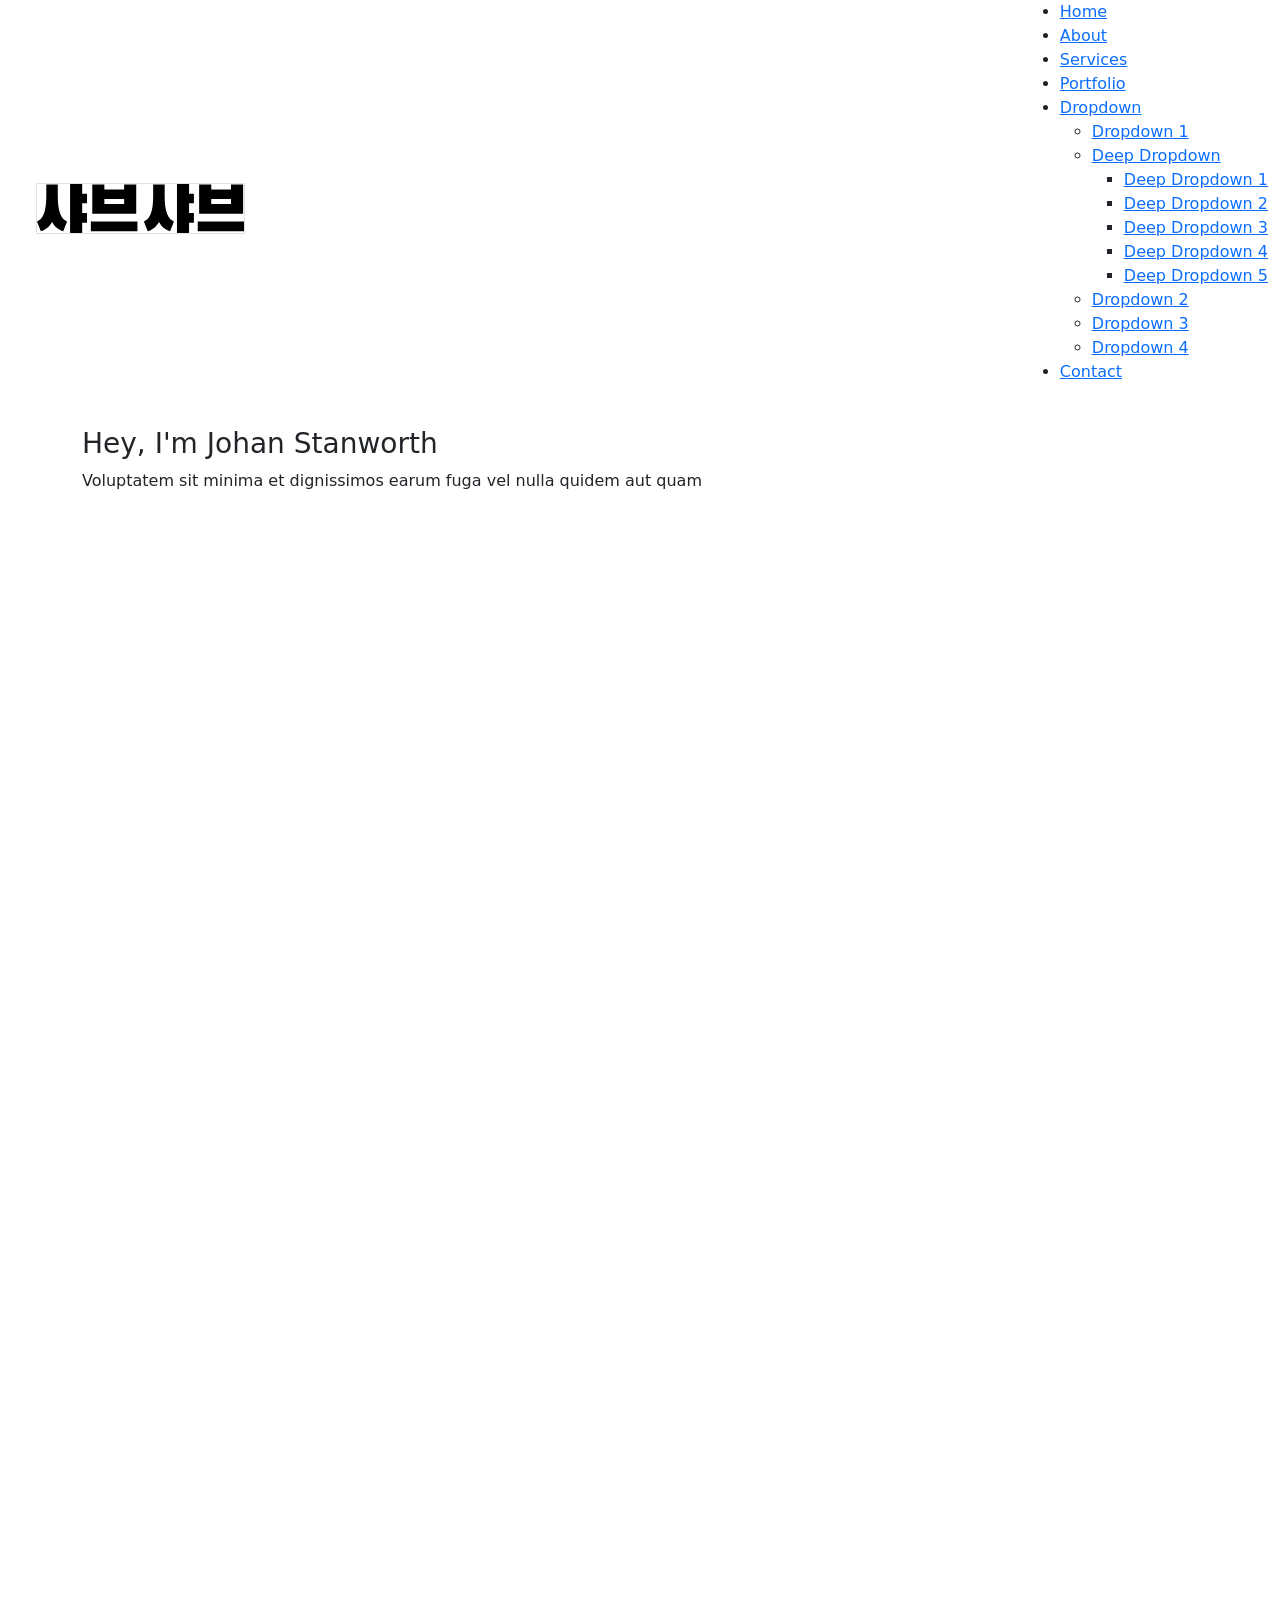
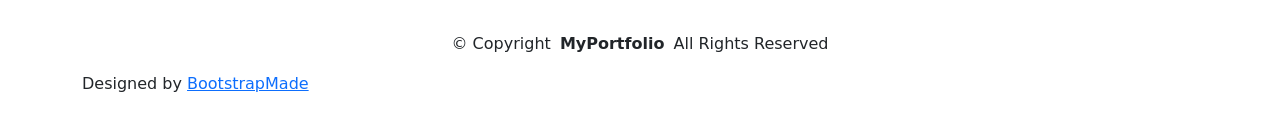
==== commit a6b72436: "[0.1.1]헤더 로고 svg 추가" ====
--- a/index.html
+++ b/index.html
@@ -15,7 +15,8 @@
   <!-- Fonts -->
   <link href="https://fonts.googleapis.com" rel="preconnect">
   <link href="https://fonts.gstatic.com" rel="preconnect" crossorigin>
-  <link href="https://fonts.googleapis.com/css2?family=Inconsolata:wght@200;300;400;500;600;700;800;900&display=swap" rel="stylesheet">
+  <link href="https://fonts.googleapis.com/css2?family=Inconsolata:wght@200;300;400;500;600;700;800;900&display=swap"
+    rel="stylesheet">
 
   <!-- Vendor CSS Files -->
   <link href="assets/vendor/bootstrap/css/bootstrap.min.css" rel="stylesheet">
@@ -41,10 +42,39 @@
   <header id="header" class="header d-flex align-items-center sticky-top">
     <div class="container-fluid  position-relative d-flex align-items-center justify-content-between">
 
-      <a href="index.html" class="logo d-flex align-items-center">
+      <style type="text/css">
+        .st0{fill:#BE1E2D; display: none;}
+        @media (max-width:512px) {
+          .st0{display: block;}          
+          .logo svg path:not(.st0){display: none;}
+          /* 제외..선택자?
+                해석: .logo 안의 svg 안의 path들 중에서 .st0 빼고 전부 선택
+          */
+        }
+      </style>
+
+      <a href="index.html" class="logo d-flex align-items-center col-2 border ms-4 mt-3">
         <!-- Uncomment the line below if you also wish to use an image logo -->
         <!-- <img src="assets/img/logo.png" alt=""> -->
-        <h1 class="sitename">MyPortfolio</h1>
+        <!-- svg 이미지소스로 쓰이기 위해서는 반드시 html5 -->
+          <!-- <img src="./logo.svg" alt="logo"> -->
+<svg version="1.1" id="Layer_1" xmlns="http://www.w3.org/2000/svg" xmlns:xlink="http://www.w3.org/1999/xlink" x="0px" y="0px"
+	 viewBox="0 0 102.8 24.3" style="enable-background:new 0 0 102.8 24.3;" xml:space="preserve">
+<g>
+	<path d="M10.3,6c0,3.8,0.4,6.8,1.2,8.8c0.8,2,1.9,3.2,3.4,3.8L13,23.4c-1-0.2-2-0.6-2.9-1.4c-1-0.8-1.8-1.8-2.6-3.2
+		c-0.8,1.3-1.7,2.4-2.7,3.2c-1,0.8-2,1.3-2.9,1.4L0,18.6c1.5-0.5,2.6-1.8,3.4-3.8c0.8-2,1.2-4.9,1.2-8.8V0.3h5.7V6z M24.8,9.6h-2.4
+		v4.8h2.4v4.8h-2.4v5.1h-6V0h6v4.8h2.4V9.6z"/>
+	<path d="M49.8,23.4H26.7v-4.8h23.1V23.4z M27.4,14.7V0.3h6v2.4h9.8V0.3h6v14.4H27.4z M43.2,7.5h-9.8v2.4h9.8V7.5z"/>
+	<path d="M63.3,6c0,3.8,0.4,6.8,1.2,8.8c0.8,2,1.9,3.2,3.4,3.8L66,23.4c-1-0.2-2-0.6-2.9-1.4c-1-0.8-1.8-1.8-2.6-3.2
+		c-0.8,1.3-1.7,2.4-2.7,3.2c-1,0.8-2,1.3-2.9,1.4L53,18.6c1.5-0.5,2.6-1.8,3.4-3.8c0.8-2,1.2-4.9,1.2-8.8V0.3h5.7V6z M77.8,9.6h-2.4
+		v4.8h2.4v4.8h-2.4v5.1h-6V0h6v4.8h2.4V9.6z"/>
+	<path d="M102.8,23.4H79.7v-4.8h23.1V23.4z M80.4,14.7V0.3h6v2.4h9.8V0.3h6v14.4H80.4z M96.2,7.5h-9.8v2.4h9.8V7.5z"/>
+</g>
+<ellipse class="st0" cx="51.4" cy="12.2" rx="19.9" ry="8"/>
+</svg>
+
+
+
       </a>
 
       <nav id="navmenu" class="navmenu">
@@ -56,7 +86,8 @@
           <li class="dropdown"><a href="#"><span>Dropdown</span> <i class="bi bi-chevron-down toggle-dropdown"></i></a>
             <ul>
               <li><a href="#">Dropdown 1</a></li>
-              <li class="dropdown"><a href="#"><span>Deep Dropdown</span> <i class="bi bi-chevron-down toggle-dropdown"></i></a>
+              <li class="dropdown"><a href="#"><span>Deep Dropdown</span> <i
+                    class="bi bi-chevron-down toggle-dropdown"></i></a>
                 <ul>
                   <li><a href="#">Deep Dropdown 1</a></li>
                   <li><a href="#">Deep Dropdown 2</a></li>
@@ -103,171 +134,214 @@
             </div>
           </div>
 
-          <div class="row gy-4 isotope-container" data-aos="fade-up" data-aos-delay="200" style="position: relative; height: 1344px;">
-
-            <div class="col-lg-4 col-md-6 portfolio-item isotope-item filter-app" style="position: absolute; left: 0px; top: 0px;">
+          <div class="row gy-4 isotope-container" data-aos="fade-up" data-aos-delay="200"
+            style="position: relative; height: 1344px;">
+
+            <div class="col-lg-4 col-md-6 portfolio-item isotope-item filter-app"
+              style="position: absolute; left: 0px; top: 0px;">
               <div class="portfolio-content h-100">
                 <img src="assets/img/portfolio/app-1.jpg" class="img-fluid" alt="">
                 <div class="portfolio-info">
                   <h4>App 1</h4>
                   <p>Lorem ipsum</p>
                   <div>
-                    <a href="assets/img/portfolio/app-1.jpg" title="App 1" data-gallery="portfolio-gallery-app" class="glightbox preview-link"><i class="bi bi-zoom-in"></i></a>
-                    <a href="portfolio-details.html" title="More Details" class="details-link"><i class="bi bi-link-45deg"></i></a>
-                  </div>
-                </div>
-              </div>
-            </div><!-- End Portfolio Item -->
-
-            <div class="col-lg-4 col-md-6 portfolio-item isotope-item filter-product" style="position: absolute; left: 440px; top: 0px;">
+                    <a href="assets/img/portfolio/app-1.jpg" title="App 1" data-gallery="portfolio-gallery-app"
+                      class="glightbox preview-link"><i class="bi bi-zoom-in"></i></a>
+                    <a href="portfolio-details.html" title="More Details" class="details-link"><i
+                        class="bi bi-link-45deg"></i></a>
+                  </div>
+                </div>
+              </div>
+            </div><!-- End Portfolio Item -->
+
+            <div class="col-lg-4 col-md-6 portfolio-item isotope-item filter-product"
+              style="position: absolute; left: 440px; top: 0px;">
               <div class="portfolio-content h-100">
                 <img src="assets/img/portfolio/product-1.jpg" class="img-fluid" alt="">
                 <div class="portfolio-info">
                   <h4>Product 1</h4>
                   <p>Lorem ipsum</p>
                   <div>
-                    <a href="assets/img/portfolio/product-1.jpg" title="Product 1" data-gallery="portfolio-gallery-product" class="glightbox preview-link"><i class="bi bi-zoom-in"></i></a>
-                    <a href="portfolio-details.html" title="More Details" class="details-link"><i class="bi bi-link-45deg"></i></a>
-                  </div>
-                </div>
-              </div>
-            </div><!-- End Portfolio Item -->
-
-            <div class="col-lg-4 col-md-6 portfolio-item isotope-item filter-branding" style="position: absolute; left: 880px; top: 0px;">
+                    <a href="assets/img/portfolio/product-1.jpg" title="Product 1"
+                      data-gallery="portfolio-gallery-product" class="glightbox preview-link"><i
+                        class="bi bi-zoom-in"></i></a>
+                    <a href="portfolio-details.html" title="More Details" class="details-link"><i
+                        class="bi bi-link-45deg"></i></a>
+                  </div>
+                </div>
+              </div>
+            </div><!-- End Portfolio Item -->
+
+            <div class="col-lg-4 col-md-6 portfolio-item isotope-item filter-branding"
+              style="position: absolute; left: 880px; top: 0px;">
               <div class="portfolio-content h-100">
                 <img src="assets/img/portfolio/branding-1.jpg" class="img-fluid" alt="">
                 <div class="portfolio-info">
                   <h4>Branding 1</h4>
                   <p>Lorem ipsum</p>
                   <div>
-                    <a href="assets/img/portfolio/branding-1.jpg" title="Branding 1" data-gallery="portfolio-gallery-branding" class="glightbox preview-link"><i class="bi bi-zoom-in"></i></a>
-                    <a href="portfolio-details.html" title="More Details" class="details-link"><i class="bi bi-link-45deg"></i></a>
-                  </div>
-                </div>
-              </div>
-            </div><!-- End Portfolio Item -->
-
-            <div class="col-lg-4 col-md-6 portfolio-item isotope-item filter-books" style="position: absolute; left: 0px; top: 336px;">
+                    <a href="assets/img/portfolio/branding-1.jpg" title="Branding 1"
+                      data-gallery="portfolio-gallery-branding" class="glightbox preview-link"><i
+                        class="bi bi-zoom-in"></i></a>
+                    <a href="portfolio-details.html" title="More Details" class="details-link"><i
+                        class="bi bi-link-45deg"></i></a>
+                  </div>
+                </div>
+              </div>
+            </div><!-- End Portfolio Item -->
+
+            <div class="col-lg-4 col-md-6 portfolio-item isotope-item filter-books"
+              style="position: absolute; left: 0px; top: 336px;">
               <div class="portfolio-content h-100">
                 <img src="assets/img/portfolio/books-1.jpg" class="img-fluid" alt="">
                 <div class="portfolio-info">
                   <h4>Books 1</h4>
                   <p>Lorem ipsum</p>
                   <div>
-                    <a href="assets/img/portfolio/books-1.jpg" title="Branding 1" data-gallery="portfolio-gallery-book" class="glightbox preview-link"><i class="bi bi-zoom-in"></i></a>
-                    <a href="portfolio-details.html" title="More Details" class="details-link"><i class="bi bi-link-45deg"></i></a>
-                  </div>
-                </div>
-              </div>
-            </div><!-- End Portfolio Item -->
-
-            <div class="col-lg-4 col-md-6 portfolio-item isotope-item filter-app" style="position: absolute; left: 440px; top: 336px;">
+                    <a href="assets/img/portfolio/books-1.jpg" title="Branding 1" data-gallery="portfolio-gallery-book"
+                      class="glightbox preview-link"><i class="bi bi-zoom-in"></i></a>
+                    <a href="portfolio-details.html" title="More Details" class="details-link"><i
+                        class="bi bi-link-45deg"></i></a>
+                  </div>
+                </div>
+              </div>
+            </div><!-- End Portfolio Item -->
+
+            <div class="col-lg-4 col-md-6 portfolio-item isotope-item filter-app"
+              style="position: absolute; left: 440px; top: 336px;">
               <div class="portfolio-content h-100">
                 <img src="assets/img/portfolio/app-2.jpg" class="img-fluid" alt="">
                 <div class="portfolio-info">
                   <h4>App 2</h4>
                   <p>Lorem ipsum</p>
                   <div>
-                    <a href="assets/img/portfolio/app-2.jpg" title="App 2" data-gallery="portfolio-gallery-app" class="glightbox preview-link"><i class="bi bi-zoom-in"></i></a>
-                    <a href="portfolio-details.html" title="More Details" class="details-link"><i class="bi bi-link-45deg"></i></a>
-                  </div>
-                </div>
-              </div>
-            </div><!-- End Portfolio Item -->
-
-            <div class="col-lg-4 col-md-6 portfolio-item isotope-item filter-product" style="position: absolute; left: 880px; top: 336px;">
+                    <a href="assets/img/portfolio/app-2.jpg" title="App 2" data-gallery="portfolio-gallery-app"
+                      class="glightbox preview-link"><i class="bi bi-zoom-in"></i></a>
+                    <a href="portfolio-details.html" title="More Details" class="details-link"><i
+                        class="bi bi-link-45deg"></i></a>
+                  </div>
+                </div>
+              </div>
+            </div><!-- End Portfolio Item -->
+
+            <div class="col-lg-4 col-md-6 portfolio-item isotope-item filter-product"
+              style="position: absolute; left: 880px; top: 336px;">
               <div class="portfolio-content h-100">
                 <img src="assets/img/portfolio/product-2.jpg" class="img-fluid" alt="">
                 <div class="portfolio-info">
                   <h4>Product 2</h4>
                   <p>Lorem ipsum</p>
                   <div>
-                    <a href="assets/img/portfolio/product-2.jpg" title="Product 2" data-gallery="portfolio-gallery-product" class="glightbox preview-link"><i class="bi bi-zoom-in"></i></a>
-                    <a href="portfolio-details.html" title="More Details" class="details-link"><i class="bi bi-link-45deg"></i></a>
-                  </div>
-                </div>
-              </div>
-            </div><!-- End Portfolio Item -->
-
-            <div class="col-lg-4 col-md-6 portfolio-item isotope-item filter-branding" style="position: absolute; left: 0px; top: 672px;">
+                    <a href="assets/img/portfolio/product-2.jpg" title="Product 2"
+                      data-gallery="portfolio-gallery-product" class="glightbox preview-link"><i
+                        class="bi bi-zoom-in"></i></a>
+                    <a href="portfolio-details.html" title="More Details" class="details-link"><i
+                        class="bi bi-link-45deg"></i></a>
+                  </div>
+                </div>
+              </div>
+            </div><!-- End Portfolio Item -->
+
+            <div class="col-lg-4 col-md-6 portfolio-item isotope-item filter-branding"
+              style="position: absolute; left: 0px; top: 672px;">
               <div class="portfolio-content h-100">
                 <img src="assets/img/portfolio/branding-2.jpg" class="img-fluid" alt="">
                 <div class="portfolio-info">
                   <h4>Branding 2</h4>
                   <p>Lorem ipsum</p>
                   <div>
-                    <a href="assets/img/portfolio/branding-2.jpg" title="Branding 2" data-gallery="portfolio-gallery-branding" class="glightbox preview-link"><i class="bi bi-zoom-in"></i></a>
-                    <a href="portfolio-details.html" title="More Details" class="details-link"><i class="bi bi-link-45deg"></i></a>
-                  </div>
-                </div>
-              </div>
-            </div><!-- End Portfolio Item -->
-
-            <div class="col-lg-4 col-md-6 portfolio-item isotope-item filter-books" style="position: absolute; left: 440px; top: 672px;">
+                    <a href="assets/img/portfolio/branding-2.jpg" title="Branding 2"
+                      data-gallery="portfolio-gallery-branding" class="glightbox preview-link"><i
+                        class="bi bi-zoom-in"></i></a>
+                    <a href="portfolio-details.html" title="More Details" class="details-link"><i
+                        class="bi bi-link-45deg"></i></a>
+                  </div>
+                </div>
+              </div>
+            </div><!-- End Portfolio Item -->
+
+            <div class="col-lg-4 col-md-6 portfolio-item isotope-item filter-books"
+              style="position: absolute; left: 440px; top: 672px;">
               <div class="portfolio-content h-100">
                 <img src="assets/img/portfolio/books-2.jpg" class="img-fluid" alt="">
                 <div class="portfolio-info">
                   <h4>Books 2</h4>
                   <p>Lorem ipsum</p>
                   <div>
-                    <a href="assets/img/portfolio/books-2.jpg" title="Branding 2" data-gallery="portfolio-gallery-book" class="glightbox preview-link"><i class="bi bi-zoom-in"></i></a>
-                    <a href="portfolio-details.html" title="More Details" class="details-link"><i class="bi bi-link-45deg"></i></a>
-                  </div>
-                </div>
-              </div>
-            </div><!-- End Portfolio Item -->
-
-            <div class="col-lg-4 col-md-6 portfolio-item isotope-item filter-app" style="position: absolute; left: 880px; top: 672px;">
+                    <a href="assets/img/portfolio/books-2.jpg" title="Branding 2" data-gallery="portfolio-gallery-book"
+                      class="glightbox preview-link"><i class="bi bi-zoom-in"></i></a>
+                    <a href="portfolio-details.html" title="More Details" class="details-link"><i
+                        class="bi bi-link-45deg"></i></a>
+                  </div>
+                </div>
+              </div>
+            </div><!-- End Portfolio Item -->
+
+            <div class="col-lg-4 col-md-6 portfolio-item isotope-item filter-app"
+              style="position: absolute; left: 880px; top: 672px;">
               <div class="portfolio-content h-100">
                 <img src="assets/img/portfolio/app-3.jpg" class="img-fluid" alt="">
                 <div class="portfolio-info">
                   <h4>App 3</h4>
                   <p>Lorem ipsum</p>
                   <div>
-                    <a href="assets/img/portfolio/app-3.jpg" title="App 3" data-gallery="portfolio-gallery-app" class="glightbox preview-link"><i class="bi bi-zoom-in"></i></a>
-                    <a href="portfolio-details.html" title="More Details" class="details-link"><i class="bi bi-link-45deg"></i></a>
-                  </div>
-                </div>
-              </div>
-            </div><!-- End Portfolio Item -->
-
-            <div class="col-lg-4 col-md-6 portfolio-item isotope-item filter-product" style="position: absolute; left: 0px; top: 1008px;">
+                    <a href="assets/img/portfolio/app-3.jpg" title="App 3" data-gallery="portfolio-gallery-app"
+                      class="glightbox preview-link"><i class="bi bi-zoom-in"></i></a>
+                    <a href="portfolio-details.html" title="More Details" class="details-link"><i
+                        class="bi bi-link-45deg"></i></a>
+                  </div>
+                </div>
+              </div>
+            </div><!-- End Portfolio Item -->
+
+            <div class="col-lg-4 col-md-6 portfolio-item isotope-item filter-product"
+              style="position: absolute; left: 0px; top: 1008px;">
               <div class="portfolio-content h-100">
                 <img src="assets/img/portfolio/product-3.jpg" class="img-fluid" alt="">
                 <div class="portfolio-info">
                   <h4>Product 3</h4>
                   <p>Lorem ipsum</p>
                   <div>
-                    <a href="assets/img/portfolio/product-3.jpg" title="Product 3" data-gallery="portfolio-gallery-product" class="glightbox preview-link"><i class="bi bi-zoom-in"></i></a>
-                    <a href="portfolio-details.html" title="More Details" class="details-link"><i class="bi bi-link-45deg"></i></a>
-                  </div>
-                </div>
-              </div>
-            </div><!-- End Portfolio Item -->
-
-            <div class="col-lg-4 col-md-6 portfolio-item isotope-item filter-branding" style="position: absolute; left: 440px; top: 1008px;">
+                    <a href="assets/img/portfolio/product-3.jpg" title="Product 3"
+                      data-gallery="portfolio-gallery-product" class="glightbox preview-link"><i
+                        class="bi bi-zoom-in"></i></a>
+                    <a href="portfolio-details.html" title="More Details" class="details-link"><i
+                        class="bi bi-link-45deg"></i></a>
+                  </div>
+                </div>
+              </div>
+            </div><!-- End Portfolio Item -->
+
+            <div class="col-lg-4 col-md-6 portfolio-item isotope-item filter-branding"
+              style="position: absolute; left: 440px; top: 1008px;">
               <div class="portfolio-content h-100">
                 <img src="assets/img/portfolio/branding-3.jpg" class="img-fluid" alt="">
                 <div class="portfolio-info">
                   <h4>Branding 3</h4>
                   <p>Lorem ipsum</p>
                   <div>
-                    <a href="assets/img/portfolio/branding-3.jpg" title="Branding 2" data-gallery="portfolio-gallery-branding" class="glightbox preview-link"><i class="bi bi-zoom-in"></i></a>
-                    <a href="portfolio-details.html" title="More Details" class="details-link"><i class="bi bi-link-45deg"></i></a>
-                  </div>
-                </div>
-              </div>
-            </div><!-- End Portfolio Item -->
-
-            <div class="col-lg-4 col-md-6 portfolio-item isotope-item filter-books" style="position: absolute; left: 880px; top: 1008px;">
+                    <a href="assets/img/portfolio/branding-3.jpg" title="Branding 2"
+                      data-gallery="portfolio-gallery-branding" class="glightbox preview-link"><i
+                        class="bi bi-zoom-in"></i></a>
+                    <a href="portfolio-details.html" title="More Details" class="details-link"><i
+                        class="bi bi-link-45deg"></i></a>
+                  </div>
+                </div>
+              </div>
+            </div><!-- End Portfolio Item -->
+
+            <div class="col-lg-4 col-md-6 portfolio-item isotope-item filter-books"
+              style="position: absolute; left: 880px; top: 1008px;">
               <div class="portfolio-content h-100">
                 <img src="assets/img/portfolio/books-3.jpg" class="img-fluid" alt="">
                 <div class="portfolio-info">
                   <h4>Books 3</h4>
                   <p>Lorem ipsum</p>
                   <div>
-                    <a href="assets/img/portfolio/books-3.jpg" title="Branding 3" data-gallery="portfolio-gallery-book" class="glightbox preview-link"><i class="bi bi-zoom-in"></i></a>
-                    <a href="portfolio-details.html" title="More Details" class="details-link"><i class="bi bi-link-45deg"></i></a>
+                    <a href="assets/img/portfolio/books-3.jpg" title="Branding 3" data-gallery="portfolio-gallery-book"
+                      class="glightbox preview-link"><i class="bi bi-zoom-in"></i></a>
+                    <a href="portfolio-details.html" title="More Details" class="details-link"><i
+                        class="bi bi-link-45deg"></i></a>
                   </div>
                 </div>
               </div>
@@ -283,19 +357,19 @@
 
 
 
-<!-- Testimonials Section -->
-<section id="testimonials" class="testimonials section">
-
-  <!-- Section Title -->
-  <div class="container section-title" data-aos="fade-up">
-    <h2>Testimonials</h2>
-    <p>Necessitatibus eius consequatur ex aliquid fuga eum quidem sint consectetur velit</p>
-  </div><!-- End Section Title -->
-
-  <div class="container" data-aos="fade-up" data-aos-delay="100">
-
-    <div class="swiper init-swiper">
-      <script type="application/json" class="swiper-config">
+    <!-- Testimonials Section -->
+    <section id="testimonials" class="testimonials section">
+
+      <!-- Section Title -->
+      <div class="container section-title" data-aos="fade-up">
+        <h2>Testimonials</h2>
+        <p>Necessitatibus eius consequatur ex aliquid fuga eum quidem sint consectetur velit</p>
+      </div><!-- End Section Title -->
+
+      <div class="container" data-aos="fade-up" data-aos-delay="100">
+
+        <div class="swiper init-swiper">
+          <script type="application/json" class="swiper-config">
         {
           "loop": true,
           "speed": 600,
@@ -310,95 +384,107 @@
           }
         }
       </script>
-      <div class="swiper-wrapper">
-
-        <div class="swiper-slide">
-          <div class="testimonial-item">
-            <img src="assets/img/testimonials/testimonials-1.jpg" class="testimonial-img" alt="">
-            <h3>Saul Goodman</h3>
-            <h4>Ceo &amp; Founder</h4>
-            <div class="stars">
-              <i class="bi bi-star-fill"></i><i class="bi bi-star-fill"></i><i class="bi bi-star-fill"></i><i class="bi bi-star-fill"></i><i class="bi bi-star-fill"></i>
-            </div>
-            <p>
-              <i class="bi bi-quote quote-icon-left"></i>
-              <span>Proin iaculis purus consequat sem cure digni ssim donec porttitora entum suscipit rhoncus. Accusantium quam, ultricies eget id, aliquam eget nibh et. Maecen aliquam, risus at semper.</span>
-              <i class="bi bi-quote quote-icon-right"></i>
-            </p>
+          <div class="swiper-wrapper">
+
+            <div class="swiper-slide">
+              <div class="testimonial-item">
+                <img src="assets/img/testimonials/testimonials-1.jpg" class="testimonial-img" alt="">
+                <h3>Saul Goodman</h3>
+                <h4>Ceo &amp; Founder</h4>
+                <div class="stars">
+                  <i class="bi bi-star-fill"></i><i class="bi bi-star-fill"></i><i class="bi bi-star-fill"></i><i
+                    class="bi bi-star-fill"></i><i class="bi bi-star-fill"></i>
+                </div>
+                <p>
+                  <i class="bi bi-quote quote-icon-left"></i>
+                  <span>Proin iaculis purus consequat sem cure digni ssim donec porttitora entum suscipit rhoncus.
+                    Accusantium quam, ultricies eget id, aliquam eget nibh et. Maecen aliquam, risus at semper.</span>
+                  <i class="bi bi-quote quote-icon-right"></i>
+                </p>
+              </div>
+            </div><!-- End testimonial item -->
+
+            <div class="swiper-slide">
+              <div class="testimonial-item">
+                <img src="assets/img/testimonials/testimonials-2.jpg" class="testimonial-img" alt="">
+                <h3>Sara Wilsson</h3>
+                <h4>Designer</h4>
+                <div class="stars">
+                  <i class="bi bi-star-fill"></i><i class="bi bi-star-fill"></i><i class="bi bi-star-fill"></i><i
+                    class="bi bi-star-fill"></i><i class="bi bi-star-fill"></i>
+                </div>
+                <p>
+                  <i class="bi bi-quote quote-icon-left"></i>
+                  <span>Export tempor illum tamen malis malis eram quae irure esse labore quem cillum quid cillum eram
+                    malis quorum velit fore eram velit sunt aliqua noster fugiat irure amet legam anim culpa.</span>
+                  <i class="bi bi-quote quote-icon-right"></i>
+                </p>
+              </div>
+            </div><!-- End testimonial item -->
+
+            <div class="swiper-slide">
+              <div class="testimonial-item">
+                <img src="assets/img/testimonials/testimonials-3.jpg" class="testimonial-img" alt="">
+                <h3>Jena Karlis</h3>
+                <h4>Store Owner</h4>
+                <div class="stars">
+                  <i class="bi bi-star-fill"></i><i class="bi bi-star-fill"></i><i class="bi bi-star-fill"></i><i
+                    class="bi bi-star-fill"></i><i class="bi bi-star-fill"></i>
+                </div>
+                <p>
+                  <i class="bi bi-quote quote-icon-left"></i>
+                  <span>Enim nisi quem export duis labore cillum quae magna enim sint quorum nulla quem veniam duis
+                    minim tempor labore quem eram duis noster aute amet eram fore quis sint minim.</span>
+                  <i class="bi bi-quote quote-icon-right"></i>
+                </p>
+              </div>
+            </div><!-- End testimonial item -->
+
+            <div class="swiper-slide">
+              <div class="testimonial-item">
+                <img src="assets/img/testimonials/testimonials-4.jpg" class="testimonial-img" alt="">
+                <h3>Matt Brandon</h3>
+                <h4>Freelancer</h4>
+                <div class="stars">
+                  <i class="bi bi-star-fill"></i><i class="bi bi-star-fill"></i><i class="bi bi-star-fill"></i><i
+                    class="bi bi-star-fill"></i><i class="bi bi-star-fill"></i>
+                </div>
+                <p>
+                  <i class="bi bi-quote quote-icon-left"></i>
+                  <span>Fugiat enim eram quae cillum dolore dolor amet nulla culpa multos export minim fugiat minim
+                    velit minim dolor enim duis veniam ipsum anim magna sunt elit fore quem dolore labore illum
+                    veniam.</span>
+                  <i class="bi bi-quote quote-icon-right"></i>
+                </p>
+              </div>
+            </div><!-- End testimonial item -->
+
+            <div class="swiper-slide">
+              <div class="testimonial-item">
+                <img src="assets/img/testimonials/testimonials-5.jpg" class="testimonial-img" alt="">
+                <h3>John Larson</h3>
+                <h4>Entrepreneur</h4>
+                <div class="stars">
+                  <i class="bi bi-star-fill"></i><i class="bi bi-star-fill"></i><i class="bi bi-star-fill"></i><i
+                    class="bi bi-star-fill"></i><i class="bi bi-star-fill"></i>
+                </div>
+                <p>
+                  <i class="bi bi-quote quote-icon-left"></i>
+                  <span>Quis quorum aliqua sint quem legam fore sunt eram irure aliqua veniam tempor noster veniam enim
+                    culpa labore duis sunt culpa nulla illum cillum fugiat legam esse veniam culpa fore nisi cillum
+                    quid.</span>
+                  <i class="bi bi-quote quote-icon-right"></i>
+                </p>
+              </div>
+            </div><!-- End testimonial item -->
+
           </div>
-        </div><!-- End testimonial item -->
-
-        <div class="swiper-slide">
-          <div class="testimonial-item">
-            <img src="assets/img/testimonials/testimonials-2.jpg" class="testimonial-img" alt="">
-            <h3>Sara Wilsson</h3>
-            <h4>Designer</h4>
-            <div class="stars">
-              <i class="bi bi-star-fill"></i><i class="bi bi-star-fill"></i><i class="bi bi-star-fill"></i><i class="bi bi-star-fill"></i><i class="bi bi-star-fill"></i>
-            </div>
-            <p>
-              <i class="bi bi-quote quote-icon-left"></i>
-              <span>Export tempor illum tamen malis malis eram quae irure esse labore quem cillum quid cillum eram malis quorum velit fore eram velit sunt aliqua noster fugiat irure amet legam anim culpa.</span>
-              <i class="bi bi-quote quote-icon-right"></i>
-            </p>
-          </div>
-        </div><!-- End testimonial item -->
-
-        <div class="swiper-slide">
-          <div class="testimonial-item">
-            <img src="assets/img/testimonials/testimonials-3.jpg" class="testimonial-img" alt="">
-            <h3>Jena Karlis</h3>
-            <h4>Store Owner</h4>
-            <div class="stars">
-              <i class="bi bi-star-fill"></i><i class="bi bi-star-fill"></i><i class="bi bi-star-fill"></i><i class="bi bi-star-fill"></i><i class="bi bi-star-fill"></i>
-            </div>
-            <p>
-              <i class="bi bi-quote quote-icon-left"></i>
-              <span>Enim nisi quem export duis labore cillum quae magna enim sint quorum nulla quem veniam duis minim tempor labore quem eram duis noster aute amet eram fore quis sint minim.</span>
-              <i class="bi bi-quote quote-icon-right"></i>
-            </p>
-          </div>
-        </div><!-- End testimonial item -->
-
-        <div class="swiper-slide">
-          <div class="testimonial-item">
-            <img src="assets/img/testimonials/testimonials-4.jpg" class="testimonial-img" alt="">
-            <h3>Matt Brandon</h3>
-            <h4>Freelancer</h4>
-            <div class="stars">
-              <i class="bi bi-star-fill"></i><i class="bi bi-star-fill"></i><i class="bi bi-star-fill"></i><i class="bi bi-star-fill"></i><i class="bi bi-star-fill"></i>
-            </div>
-            <p>
-              <i class="bi bi-quote quote-icon-left"></i>
-              <span>Fugiat enim eram quae cillum dolore dolor amet nulla culpa multos export minim fugiat minim velit minim dolor enim duis veniam ipsum anim magna sunt elit fore quem dolore labore illum veniam.</span>
-              <i class="bi bi-quote quote-icon-right"></i>
-            </p>
-          </div>
-        </div><!-- End testimonial item -->
-
-        <div class="swiper-slide">
-          <div class="testimonial-item">
-            <img src="assets/img/testimonials/testimonials-5.jpg" class="testimonial-img" alt="">
-            <h3>John Larson</h3>
-            <h4>Entrepreneur</h4>
-            <div class="stars">
-              <i class="bi bi-star-fill"></i><i class="bi bi-star-fill"></i><i class="bi bi-star-fill"></i><i class="bi bi-star-fill"></i><i class="bi bi-star-fill"></i>
-            </div>
-            <p>
-              <i class="bi bi-quote quote-icon-left"></i>
-              <span>Quis quorum aliqua sint quem legam fore sunt eram irure aliqua veniam tempor noster veniam enim culpa labore duis sunt culpa nulla illum cillum fugiat legam esse veniam culpa fore nisi cillum quid.</span>
-              <i class="bi bi-quote quote-icon-right"></i>
-            </p>
-          </div>
-        </div><!-- End testimonial item -->
+          <div class="swiper-pagination"></div>
+        </div>
 
       </div>
-      <div class="swiper-pagination"></div>
-    </div>
-
-  </div>
-
-</section><!-- /Testimonials Section -->
+
+    </section><!-- /Testimonials Section -->
 
 
 
@@ -483,8 +569,10 @@
                 <i class="bi bi-activity"></i>
               </div>
               <h3>Nesciunt Mete</h3>
-              <p>Provident nihil minus qui consequatur non omnis maiores. Eos accusantium minus dolores iure perferendis tempore et consequatur.</p>
-              <a href="service-details.html" class="readmore stretched-link">Read more <i class="bi bi-arrow-right"></i></a>
+              <p>Provident nihil minus qui consequatur non omnis maiores. Eos accusantium minus dolores iure perferendis
+                tempore et consequatur.</p>
+              <a href="service-details.html" class="readmore stretched-link">Read more <i
+                  class="bi bi-arrow-right"></i></a>
 
               <div class="col-lg-4" data-aos="fade-up" data-aos-delay="100">
                 <div class="service-item  position-relative">
@@ -492,15 +580,17 @@
                     <i class="bi bi-activity"></i>
                   </div>
                   <h3>Nesciunt Mete</h3>
-                  <p>Provident nihil minus qui consequatur non omnis maiores. Eos accusantium minus dolores iure perferendis tempore et consequatur.</p>
-                  <a href="service-details.html" class="readmore stretched-link">Read more <i class="bi bi-arrow-right"></i></a>
+                  <p>Provident nihil minus qui consequatur non omnis maiores. Eos accusantium minus dolores iure
+                    perferendis tempore et consequatur.</p>
+                  <a href="service-details.html" class="readmore stretched-link">Read more <i
+                      class="bi bi-arrow-right"></i></a>
                 </div>
               </div><!-- End Service Item -->
 
             </div>
 
           </div><!-- End Service Item -->
-        
+
 
           <div class="col-lg-4 md-2" data-aos="fade-up" data-aos-delay="200">
             <div class="service-item position-relative">
@@ -508,8 +598,10 @@
                 <i class="bi bi-broadcast"></i>
               </div>
               <h3>Eosle Commodi</h3>
-              <p>Ut autem aut autem non a. Sint sint sit facilis nam iusto sint. Libero corrupti neque eum hic non ut nesciunt dolorem.</p>
-              <a href="service-details.html" class="readmore stretched-link">Read more <i class="bi bi-arrow-right"></i></a>
+              <p>Ut autem aut autem non a. Sint sint sit facilis nam iusto sint. Libero corrupti neque eum hic non ut
+                nesciunt dolorem.</p>
+              <a href="service-details.html" class="readmore stretched-link">Read more <i
+                  class="bi bi-arrow-right"></i></a>
             </div>
           </div><!-- End Service Item -->
 
@@ -519,11 +611,13 @@
                 <i class="bi bi-easel"></i>
               </div>
               <h3>Ledo Markt</h3>
-              <p>Ut excepturi voluptatem nisi sed. Quidem fuga consequatur. Minus ea aut. Vel qui id voluptas adipisci eos earum corrupti.</p>
-              <a href="service-details.html" class="readmore stretched-link">Read more <i class="bi bi-arrow-right"></i></a>
+              <p>Ut excepturi voluptatem nisi sed. Quidem fuga consequatur. Minus ea aut. Vel qui id voluptas adipisci
+                eos earum corrupti.</p>
+              <a href="service-details.html" class="readmore stretched-link">Read more <i
+                  class="bi bi-arrow-right"></i></a>
             </div>
           </div><!-- End Service Item -->
-<!-- End Service Item -->
+          <!-- End Service Item -->
 
         </div>
 
@@ -531,7 +625,7 @@
 
     </section><!-- /Services Section -->
 
-  
+
 
   </main>
 
@@ -539,7 +633,8 @@
 
     <div class="container">
       <div class="copyright text-center ">
-        <p>© <span>Copyright</span> <strong class="px-1 sitename">MyPortfolio</strong> <span>All Rights Reserved</span></p>
+        <p>© <span>Copyright</span> <strong class="px-1 sitename">MyPortfolio</strong> <span>All Rights Reserved</span>
+        </p>
       </div>
       <div class="social-links d-flex justify-content-center">
         <a href=""><i class="bi bi-twitter-x"></i></a>
@@ -559,7 +654,8 @@
   </footer>
 
   <!-- Scroll Top -->
-  <a href="#" id="scroll-top" class="scroll-top d-flex align-items-center justify-content-center"><i class="bi bi-arrow-up-short"></i></a>
+  <a href="#" id="scroll-top" class="scroll-top d-flex align-items-center justify-content-center"><i
+      class="bi bi-arrow-up-short"></i></a>
 
   <!-- Preloader -->
   <div id="preloader"></div>
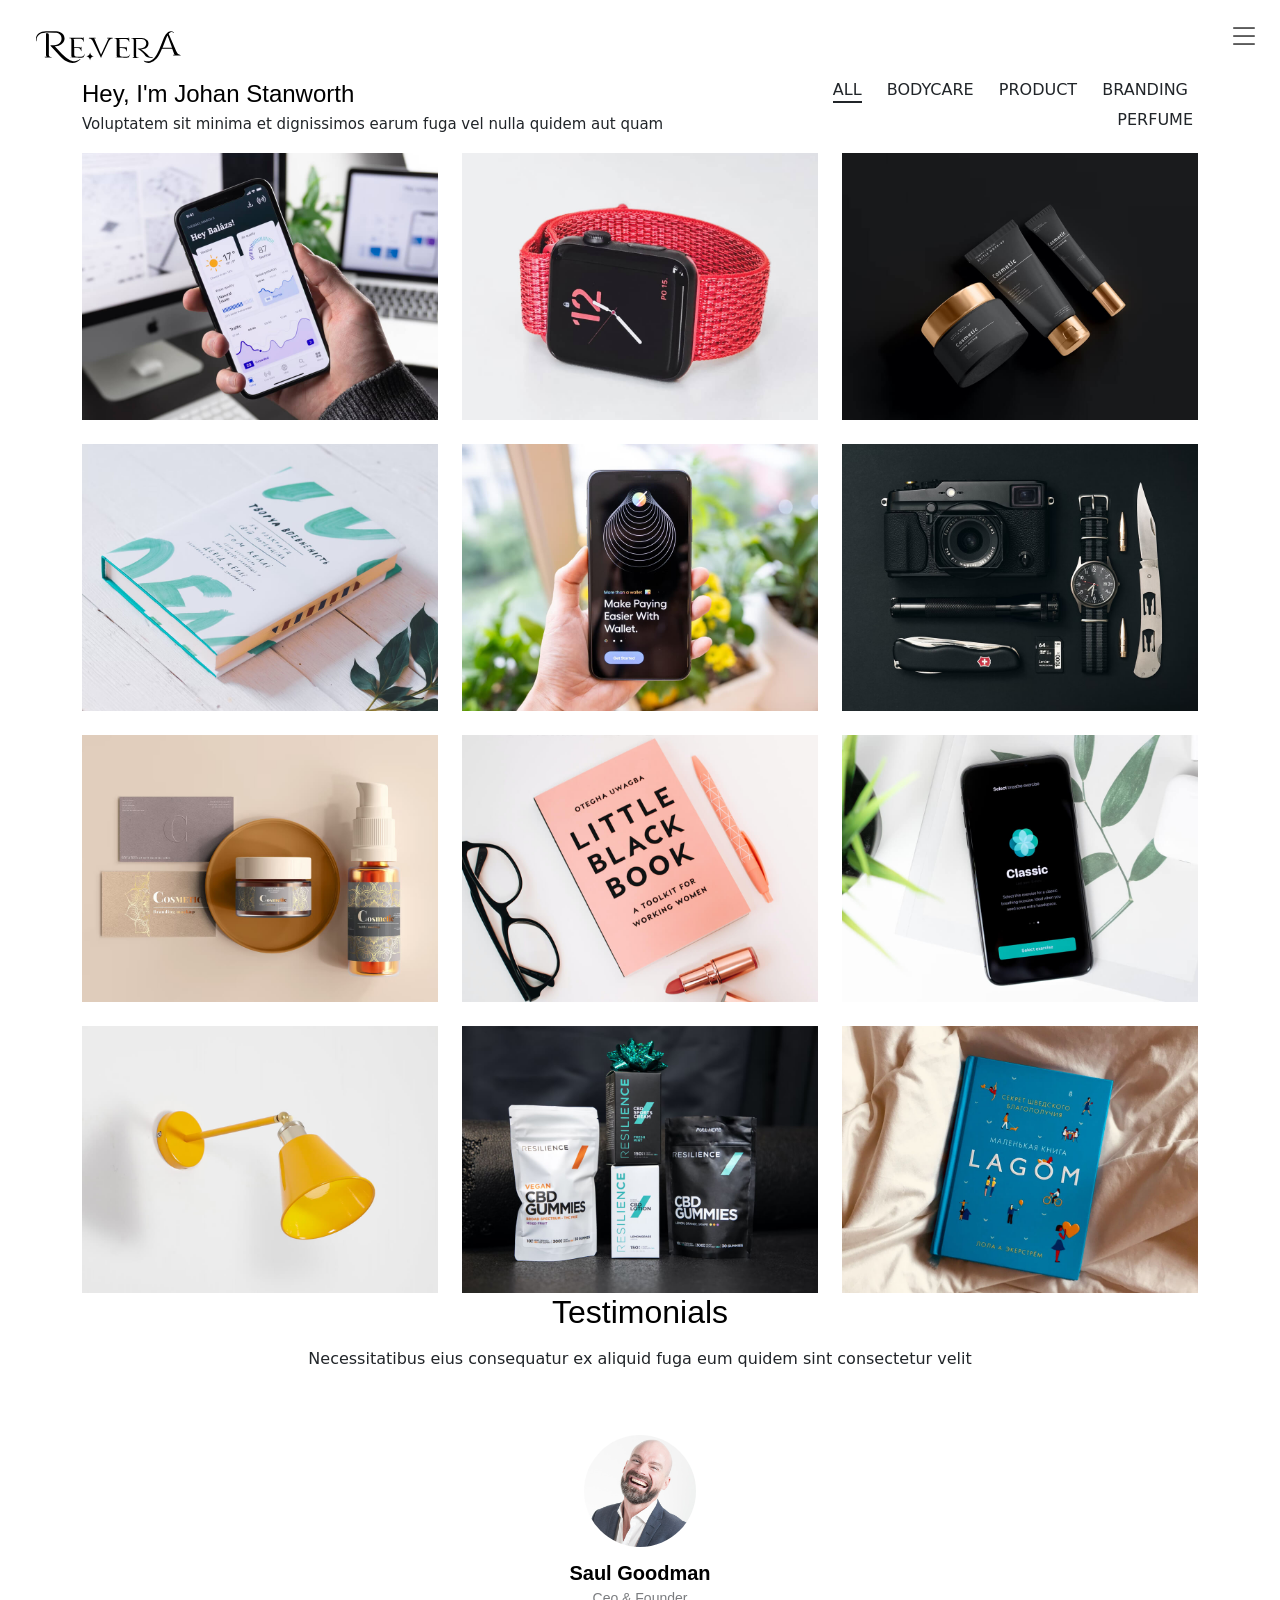
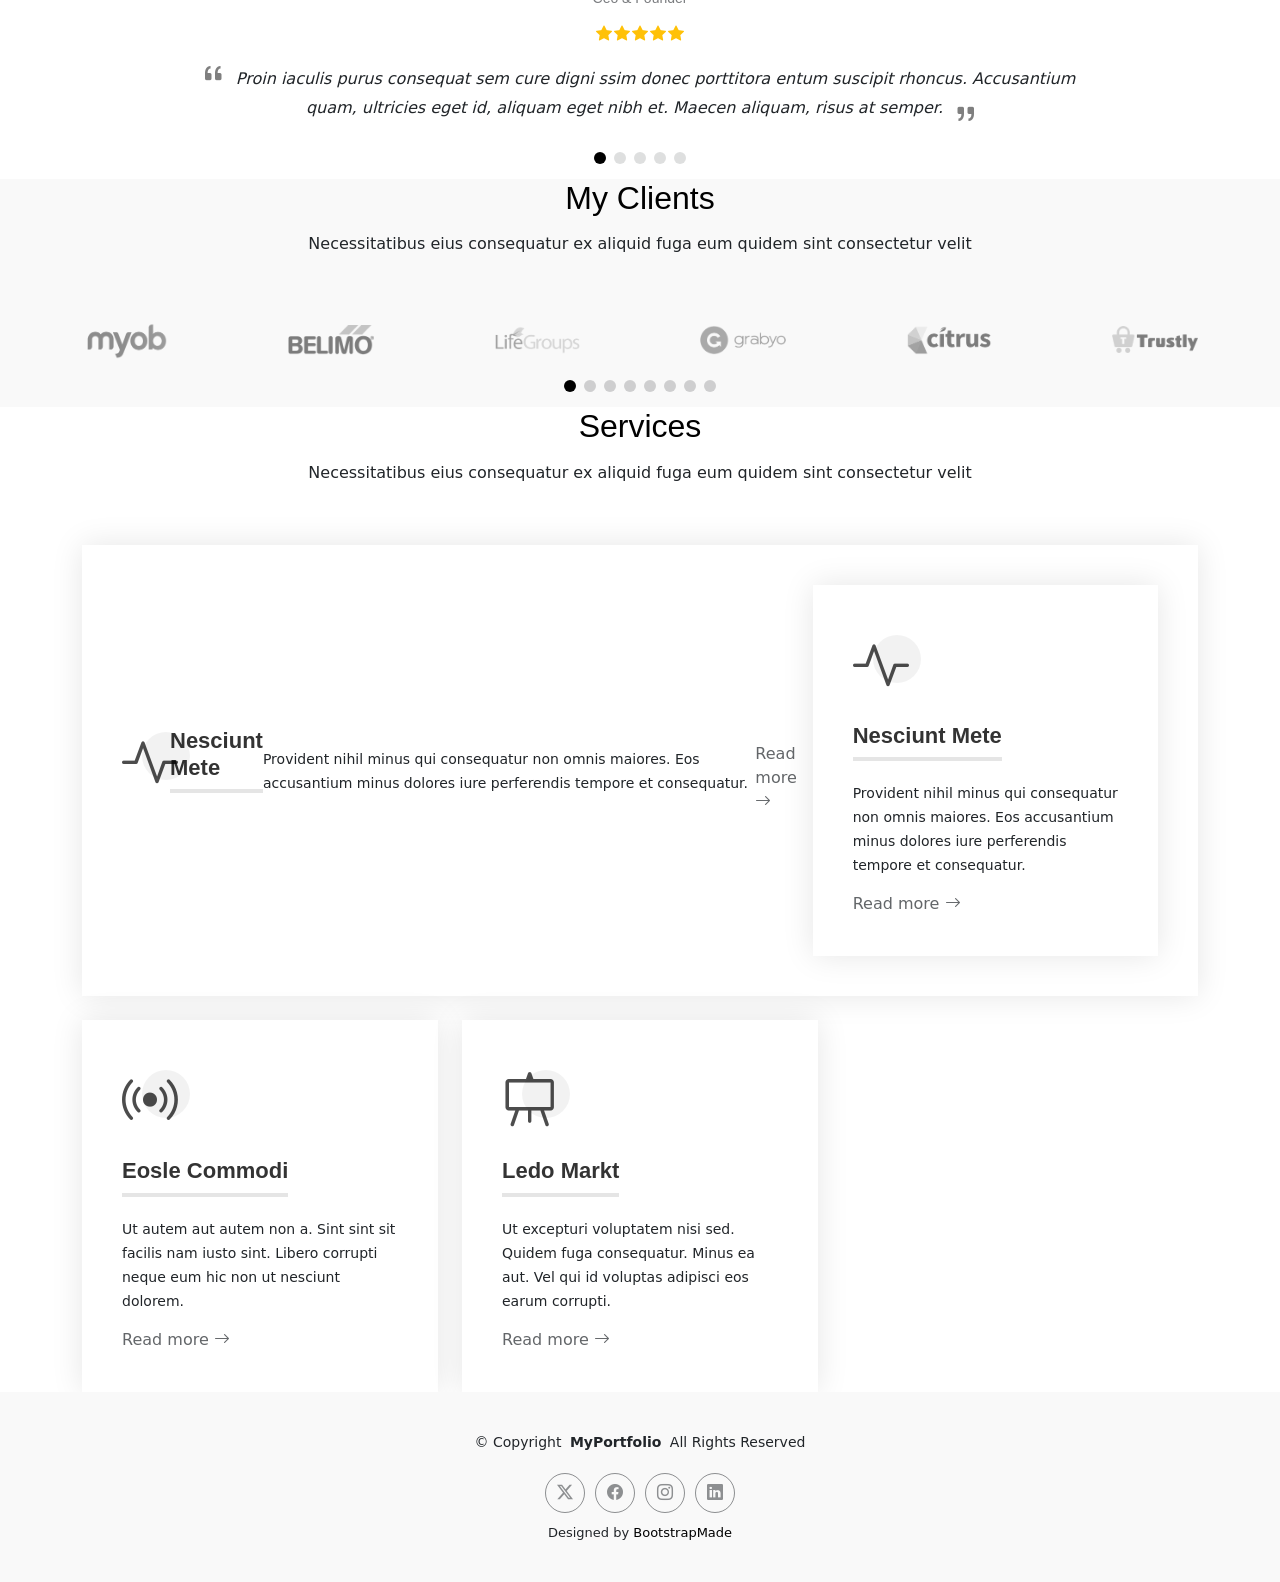
==== commit b2680e1e: "[0.2.1]상단 nav 유지보수 js 추가" ====
--- a/index.html
+++ b/index.html
@@ -27,6 +27,7 @@
 
   <!-- Main CSS File -->
   <link href="assets/css/main.css" rel="stylesheet">
+  <link href="assets/css/main.css?ver=<?php echo time(); ?>" rel="stylesheet">
 
   <!-- =======================================================
   * Template Name: MyPortfolio
@@ -43,35 +44,89 @@
     <div class="container-fluid  position-relative d-flex align-items-center justify-content-between">
 
       <style type="text/css">
-        .st0{fill:#BE1E2D; display: none;}
+
+        #Layer_1{display: none;}
+        
+        @media (max-width:512px) {
+          #Layer_1{display: block;}
+          #Layer_2{display: none;}
+        }
+        /* .st0{fill:#BE1E2D; display: none;}
         @media (max-width:512px) {
           .st0{display: block;}          
-          .logo svg path:not(.st0){display: none;}
-          /* 제외..선택자?
-                해석: .logo 안의 svg 안의 path들 중에서 .st0 빼고 전부 선택
-          */
-        }
+          .logo svg path:not(.st0){display: none;} 
+        } */
+        /* 제외..선택자?
+              해석: .logo 안의 svg 안의 path들 중에서 .st0 빼고 전부 선택 */
       </style>
 
-      <a href="index.html" class="logo d-flex align-items-center col-2 border ms-4 mt-3">
+      <a href="index.html" class="logo d-flex align-items-center col-1 ms-4 mt-3">
         <!-- Uncomment the line below if you also wish to use an image logo -->
         <!-- <img src="assets/img/logo.png" alt=""> -->
         <!-- svg 이미지소스로 쓰이기 위해서는 반드시 html5 -->
           <!-- <img src="./logo.svg" alt="logo"> -->
-<svg version="1.1" id="Layer_1" xmlns="http://www.w3.org/2000/svg" xmlns:xlink="http://www.w3.org/1999/xlink" x="0px" y="0px"
-	 viewBox="0 0 102.8 24.3" style="enable-background:new 0 0 102.8 24.3;" xml:space="preserve">
-<g>
-	<path d="M10.3,6c0,3.8,0.4,6.8,1.2,8.8c0.8,2,1.9,3.2,3.4,3.8L13,23.4c-1-0.2-2-0.6-2.9-1.4c-1-0.8-1.8-1.8-2.6-3.2
-		c-0.8,1.3-1.7,2.4-2.7,3.2c-1,0.8-2,1.3-2.9,1.4L0,18.6c1.5-0.5,2.6-1.8,3.4-3.8c0.8-2,1.2-4.9,1.2-8.8V0.3h5.7V6z M24.8,9.6h-2.4
-		v4.8h2.4v4.8h-2.4v5.1h-6V0h6v4.8h2.4V9.6z"/>
-	<path d="M49.8,23.4H26.7v-4.8h23.1V23.4z M27.4,14.7V0.3h6v2.4h9.8V0.3h6v14.4H27.4z M43.2,7.5h-9.8v2.4h9.8V7.5z"/>
-	<path d="M63.3,6c0,3.8,0.4,6.8,1.2,8.8c0.8,2,1.9,3.2,3.4,3.8L66,23.4c-1-0.2-2-0.6-2.9-1.4c-1-0.8-1.8-1.8-2.6-3.2
-		c-0.8,1.3-1.7,2.4-2.7,3.2c-1,0.8-2,1.3-2.9,1.4L53,18.6c1.5-0.5,2.6-1.8,3.4-3.8c0.8-2,1.2-4.9,1.2-8.8V0.3h5.7V6z M77.8,9.6h-2.4
-		v4.8h2.4v4.8h-2.4v5.1h-6V0h6v4.8h2.4V9.6z"/>
-	<path d="M102.8,23.4H79.7v-4.8h23.1V23.4z M80.4,14.7V0.3h6v2.4h9.8V0.3h6v14.4H80.4z M96.2,7.5h-9.8v2.4h9.8V7.5z"/>
-</g>
-<ellipse class="st0" cx="51.4" cy="12.2" rx="19.9" ry="8"/>
-</svg>
+          <svg version="1.1" xmlns="http://www.w3.org/2000/svg" xmlns:xlink="http://www.w3.org/1999/xlink" x="0px" y="0px"
+          viewBox="0 0 99.3 21.4" style="enable-background:new 0 0 99.3 21.4;" xml:space="preserve">
+       <g id="Layer_1">
+         <g>
+           <path d="M29.3,18.9c-2,2.7-7.6,4.2-13.5-2.3l-3.3-3.7l-2.8-3c-0.3-0.2-0.1-0.5,0.5-0.4c3.7,0.2,6.7-1.5,6.7-4.4c0-2.8-1.9-4-4.4-4
+             L7.1,1C6.7,1,6.2,1,6,1.1C2.2,1.2,0.1,3.4,0.4,6.6c0,0.1-0.2,0.3-0.3,0c-0.8-3.5,1.6-6.5,6.5-6.5h5.8c2.8,0,6.5,1.1,6.5,4.9
+             c0,2.3-2,4.6-4.9,5c-0.6,0.1-1.1,0.1-1.6,0.1l1.7,1.8l3.1,3.3c4.5,4.5,6.7,6,11.9,3.4C29.3,18.6,29.6,18.7,29.3,18.9z M10.3,17.4
+             c0,0.2-0.2,0.2-0.5,0.2H6.2c-0.3,0-0.5-0.1-0.5-0.3c0-0.1,0.1-0.2,0.3-0.2h1.3c0,0-0.6-0.1-0.7-1c0,0,0-1,0-2.5
+             c0-4.1,0-11.4,0-11.4c0-0.3,0-0.5-0.1-0.7h1.3c0,0,0.6,0.2,0.7,1c0,0.1,0,9.8,0,10.8v2.6c0,1.1,0.8,1.3,1.6,1.4
+             C10.3,17.3,10.3,17.4,10.3,17.4z"/>
+           <path d="M23.5,16.9c0-0.7,0.5-1.2,1.1-1.2c0.8-0.1,1.5,0.7,1.4,1.5c-0.1,0.6-0.6,1-1.2,1C24,18.2,23.5,17.6,23.5,16.9z"/>
+           <path d="M46,16c0,0.2-0.2,0.2-0.5,0.2h-4.1c-0.3,0-0.4,0-0.4-0.2c0-0.1,0-0.2,0.2-0.2h1.2c0,0-0.4-0.1-0.8-0.8
+             c0-0.1-0.5-1.4-1.2-3.2h-6.8l-0.4,1.1c-3.2,8.3-8.7,9.7-11.5,7.2c-0.3-0.3-0.1-0.3,0.1-0.3c4.7,1.6,7.4-1.7,10-7.5l2.7-6.7
+             c1.7-4.4,4.2-6.6,7-4.7c0.2,0.2,0.1,0.4-0.1,0.3c-0.8-0.4-1.4-0.5-2.1-0.2l-1.1,0.8c-0.1,0.1-0.2,0.2-0.3,0.3L43,13.3
+             c0.6,1.3,1.2,2.3,2.4,2.4C45.5,15.8,46,15.8,46,16z M40.3,11.1c-1.1-3.1-2.6-7-3-8.1c-0.4,0.6-0.7,1.3-1,2.2l-2.3,5.9H40.3z"/>
+         </g>
+       </g>
+       <g id="Layer_2">
+         <g>
+           <path d="M32.3,15.4c0,0.1-0.5,1.4-0.8,1.9c-0.2,0.2-0.6,0.5-1.8,0.4c-1.7,0-4.8-0.1-4.9-0.1c-0.3,0-1.1,0-1.7,0.1
+             c-0.2,0-0.4,0-0.4-0.1c0-0.1,0-0.1,0.1-0.1l1.2-0.1c0,0-0.5-0.1-0.6-0.8V5.8c0-0.7-0.7-1-1.1-1l-0.2,0C22,4.8,22,4.7,22,4.6
+             c0-0.1,0.2-0.1,0.4-0.1h8C31,4.5,31.2,5,31.2,5l0-0.6c0-0.1,0-0.2,0.2-0.2c0.2,0,0.2,0.1,0.2,0.4c0,0,0,2.1,0.1,2.3
+             c0,0.2,0,0.3-0.1,0.3c-0.1,0-0.2-0.1-0.2-0.3c-0.1-0.6-0.8-1.7-2-1.7c-1.6-0.1-3.1,0-4.8,0.1c0,0,0.5,0.1,0.6,0.8c0,0,0,2.3,0,4.6
+             c1.2,0,2.4,0,3.6,0c0.7,0,0.9,0.5,0.9,0.5l0-0.6c0-0.1,0.1-0.2,0.2-0.2c0.1,0,0.2,0.2,0.2,0.4c0,0,0,2.1,0,2.3
+             c0,0.2,0,0.3-0.1,0.3c-0.1,0-0.2-0.1-0.2-0.3c-0.1-0.6-0.7-1.7-2-1.8c-0.8-0.1-1.6-0.1-2.5-0.1c0,2.1,0,4,0,4
+             c0,1.2,0.2,1.7,1.8,1.8c0.1,0,2.3,0,2.9,0c0.4,0,0.8-0.1,1.3-0.5c0.4-0.3,0.8-0.9,0.9-1.2c0.1-0.2,0.1-0.2,0.2-0.2
+             C32.3,15.1,32.3,15.3,32.3,15.4z"/>
+           <path d="M50.9,4.7c0,0.1-0.1,0.2-0.2,0.2c-1.4,0-2.1,1.1-2.6,2L44,15.7c0,0-0.5,0.9-0.8,1.8c-0.1,0.2-0.2,0.2-0.3,0L37.7,6.9
+             c-0.7-1.4-0.9-1.7-2.6-2c-0.1,0-0.2-0.1-0.2-0.2s0.2-0.1,0.4-0.2h3.8c0.2,0,0.4,0.1,0.4,0.2c0,0.1,0,0.2-0.2,0.2h-1.1
+             c0,0,0.4,0.1,0.7,0.7c0.1,0.2,4.2,10,4.2,10s4.5-9.8,4.6-10c0.4-0.6,0.7-0.7,0.7-0.7h-1.1c-0.2,0-0.2-0.1-0.2-0.2
+             c0-0.1,0.2-0.2,0.4-0.2h3C50.8,4.6,50.9,4.6,50.9,4.7z"/>
+           <path d="M62.3,15.4c0,0.1-0.5,1.4-0.8,1.9c-0.2,0.2-0.6,0.5-1.8,0.4c-1.7,0-4.8-0.1-4.9-0.1c-0.3,0-1.1,0-1.7,0.1
+             c-0.2,0-0.4,0-0.4-0.1c0-0.1,0-0.1,0.1-0.1l1.2-0.1c0,0-0.5-0.1-0.6-0.8V5.9c0-0.7-0.7-1-1.1-1l-0.2,0C52,4.9,52,4.8,52,4.7
+             c0-0.1,0.2-0.1,0.4-0.1h8c0.7,0,0.9,0.5,0.9,0.5l0-0.6c0-0.1,0-0.2,0.2-0.2c0.2,0,0.2,0.1,0.2,0.4c0,0,0,2,0.1,2.3
+             c0,0.2,0,0.3-0.1,0.3c-0.1,0-0.2-0.1-0.2-0.3c-0.1-0.6-0.8-1.7-2-1.7c-1.6-0.1-3.1,0-4.8,0.1c0,0,0.5,0.1,0.6,0.8c0,0,0,2.3,0,4.6
+             c1.2,0,2.4,0,3.6,0c0.7,0,0.9,0.5,0.9,0.5l0-0.6c0-0.1,0.1-0.2,0.2-0.2c0.1,0,0.2,0.2,0.2,0.4c0,0,0,2,0,2.3c0,0.2,0,0.3-0.1,0.3
+             c-0.1,0-0.2-0.1-0.2-0.3c-0.1-0.6-0.7-1.7-2-1.8c-0.8-0.1-1.6-0.1-2.5-0.1c0,2,0,3.9,0,3.9c0,1.2,0.2,1.7,1.8,1.8
+             c0.1,0,2.3,0,2.9,0c0.4,0,0.8-0.1,1.3-0.5c0.4-0.3,0.8-0.9,0.9-1.2c0.1-0.2,0.1-0.2,0.2-0.2C62.3,15.2,62.3,15.3,62.3,15.4z"/>
+           <path d="M77.3,17.5c0,0.1-0.1,0.2-0.3,0.2h-0.9c-0.7,0-2.5,0-3.6-1.2c-1.1-1.3-2.8-3.5-5-4.5v0c-0.3-0.1-0.2-0.4,0.3-0.4
+             C71,11.7,73,10.4,73,8.3c0-2.1-1.6-3-3.7-3c0,0-0.9,0-1.1,0c-0.1,0-0.2,0-2.4,0.1c0,0,0.5,0.1,0.5,0.8c0,0.1,0,10.3,0,10.3
+             c0,0.8,0.7,0.9,1.4,1c0.2,0,0.2,0.1,0.2,0.2c0,0.1-0.2,0.1-0.4,0.1h-3.1c-0.3,0-0.4-0.1-0.4-0.2c0-0.1,0.1-0.2,0.3-0.2h1
+             c0,0-0.5-0.1-0.6-0.8c0,0,0-10.7,0-10.7c0-0.7-0.7-1-1.4-1c-0.2,0-0.2-0.1-0.2-0.2s0.2-0.1,0.4-0.1h5.6c2.4,0,5.4,0.8,5.4,3.7
+             c0,1.8-1.2,3.4-3.6,3.7c-0.5,0.1-0.9,0.1-1.4,0.1c1.7,0.9,4,3.3,5.1,4.4c0.3,0.4,1,0.8,1.9,0.8l0.2,0
+             C77.3,17.4,77.3,17.5,77.3,17.5z"/>
+         </g>
+         <g>
+           <path d="M33.2,16.8c1.8-0.5,2.1-0.9,2.6-2.6c0.5,1.8,0.9,2.1,2.6,2.6c-1.8,0.5-2.1,0.9-2.6,2.6C35.3,17.7,34.9,17.3,33.2,16.8z"/>
+         </g>
+         <path d="M29.3,18.9c-2.5,2.6-7.6,4.2-13.5-2.3l-3.3-3.7l-2.8-3c-0.3-0.2-0.1-0.5,0.5-0.4c3.7,0.2,6.7-1.5,6.7-4.4
+           c0-2.8-1.9-4-4.4-4L7.1,1C6.7,1,6.2,1,6,1.1C2.2,1.2,0.1,3.4,0.4,6.6c0,0.1-0.2,0.3-0.3,0c-0.8-3.5,1.6-6.5,6.5-6.5h5.8
+           c2.8,0,6.5,1.1,6.5,4.9c0,2.3-2,4.6-4.9,5c-0.6,0.1-1.1,0.1-1.6,0.1l1.7,1.8l3.1,3.3c4.5,4.5,8.4,6.3,11.9,3.4
+           C29.3,18.6,29.6,18.7,29.3,18.9z M10.3,17.4c0,0.2-0.2,0.2-0.5,0.2H6.2c-0.3,0-0.5-0.1-0.5-0.3c0-0.1,0.1-0.2,0.3-0.2h1.3
+           c0,0-0.6-0.1-0.7-1c0,0,0-1,0-2.5c0-4.1,0-11.4,0-11.4c0-0.3,0-0.5-0.1-0.7h1.3c0,0,0.6,0.2,0.7,1c0,0.1,0,9.8,0,10.8v2.6
+           c0,1.1,0.8,1.3,1.6,1.4C10.3,17.3,10.3,17.4,10.3,17.4z"/>
+         <path d="M95.8,16c0,0.2-0.2,0.2-0.5,0.2h-4.1c-0.3,0-0.4,0-0.4-0.2c0-0.1,0-0.2,0.2-0.2h1.2c0,0-0.4-0.1-0.8-0.8
+           c0-0.1-0.5-1.4-1.2-3.2h-6.8L83,12.8c-3.2,8.3-8.7,9.7-11.5,7.2c-0.3-0.3-0.1-0.3,0.1-0.3c4.7,1.6,7.4-1.7,10-7.5l2.7-6.7
+           c1.7-4.4,4.2-6.6,7-4.7c0.2,0.2,0.1,0.4-0.1,0.3c-0.8-0.4-1.4-0.5-2.1-0.2l-1.1,0.8C88,1.8,87.9,1.9,87.9,2l4.9,11.3
+           c0.6,1.3,1.2,2.3,2.4,2.4C95.3,15.8,95.8,15.8,95.8,16z M90.1,11.1c-1.1-3.1-2.6-7-3-8.1c-0.4,0.6-0.7,1.3-1,2.2l-2.3,5.9H90.1z"/>
+       </g>
+       </svg>
+       
+       
 
 
 
@@ -123,13 +178,21 @@
               <h3>Hey, I'm Johan Stanworth</h3>
               <p>Voluptatem sit minima et dignissimos earum fuga vel nulla quidem aut quam</p>
             </div>
-            <div class="col-lg-5 text-center text-lg-end">
+            <div id="toggle" class="col-lg-5 text-center text-lg-end">
               <ul class="portfolio-filters isotope-filters" data-aos="fade-up" data-aos-delay="100">
-                <li data-filter="*" class="filter-active">All</li>
+
+                <!-- <li data-filter="*" class="filter-active">All</li>
+                <li data-filter=".filter-bodycare">App</li>
+                <li data-filter=".filter-haircare">Product</li>
+                <li data-filter=".filter-footcare">Branding</li>
+                <li data-filter=".filter-perfume">Books</li> -->
+                
+                <!-- <li data-filter="*" class="filter-active">All</li>
                 <li data-filter=".filter-app">App</li>
                 <li data-filter=".filter-product">Product</li>
                 <li data-filter=".filter-branding">Branding</li>
-                <li data-filter=".filter-books">Books</li>
+                <li data-filter=".filter-books">Books</li> -->
+                
               </ul><!-- End Portfolio Filters -->
             </div>
           </div>
@@ -137,7 +200,7 @@
           <div class="row gy-4 isotope-container" data-aos="fade-up" data-aos-delay="200"
             style="position: relative; height: 1344px;">
 
-            <div class="col-lg-4 col-md-6 portfolio-item isotope-item filter-app"
+            <div class="col-lg-4 col-md-6 portfolio-item isotope-item filter-bodycare"
               style="position: absolute; left: 0px; top: 0px;">
               <div class="portfolio-content h-100">
                 <img src="assets/img/portfolio/app-1.jpg" class="img-fluid" alt="">
@@ -154,7 +217,7 @@
               </div>
             </div><!-- End Portfolio Item -->
 
-            <div class="col-lg-4 col-md-6 portfolio-item isotope-item filter-product"
+            <div class="col-lg-4 col-md-6 portfolio-item isotope-item filter-bodycare"
               style="position: absolute; left: 440px; top: 0px;">
               <div class="portfolio-content h-100">
                 <img src="assets/img/portfolio/product-1.jpg" class="img-fluid" alt="">
@@ -172,7 +235,7 @@
               </div>
             </div><!-- End Portfolio Item -->
 
-            <div class="col-lg-4 col-md-6 portfolio-item isotope-item filter-branding"
+            <div class="col-lg-4 col-md-6 portfolio-item isotope-item filter-footcare"
               style="position: absolute; left: 880px; top: 0px;">
               <div class="portfolio-content h-100">
                 <img src="assets/img/portfolio/branding-1.jpg" class="img-fluid" alt="">
@@ -190,7 +253,7 @@
               </div>
             </div><!-- End Portfolio Item -->
 
-            <div class="col-lg-4 col-md-6 portfolio-item isotope-item filter-books"
+            <div class="col-lg-4 col-md-6 portfolio-item isotope-item filter-perfume"
               style="position: absolute; left: 0px; top: 336px;">
               <div class="portfolio-content h-100">
                 <img src="assets/img/portfolio/books-1.jpg" class="img-fluid" alt="">
@@ -207,7 +270,7 @@
               </div>
             </div><!-- End Portfolio Item -->
 
-            <div class="col-lg-4 col-md-6 portfolio-item isotope-item filter-app"
+            <div class="col-lg-4 col-md-6 portfolio-item isotope-item filter-perfume"
               style="position: absolute; left: 440px; top: 336px;">
               <div class="portfolio-content h-100">
                 <img src="assets/img/portfolio/app-2.jpg" class="img-fluid" alt="">
@@ -224,7 +287,7 @@
               </div>
             </div><!-- End Portfolio Item -->
 
-            <div class="col-lg-4 col-md-6 portfolio-item isotope-item filter-product"
+            <div class="col-lg-4 col-md-6 portfolio-item isotope-item filter-haircare"
               style="position: absolute; left: 880px; top: 336px;">
               <div class="portfolio-content h-100">
                 <img src="assets/img/portfolio/product-2.jpg" class="img-fluid" alt="">
@@ -242,7 +305,7 @@
               </div>
             </div><!-- End Portfolio Item -->
 
-            <div class="col-lg-4 col-md-6 portfolio-item isotope-item filter-branding"
+            <div class="col-lg-4 col-md-6 portfolio-item isotope-item filter-footcare"
               style="position: absolute; left: 0px; top: 672px;">
               <div class="portfolio-content h-100">
                 <img src="assets/img/portfolio/branding-2.jpg" class="img-fluid" alt="">
@@ -260,7 +323,7 @@
               </div>
             </div><!-- End Portfolio Item -->
 
-            <div class="col-lg-4 col-md-6 portfolio-item isotope-item filter-books"
+            <div class="col-lg-4 col-md-6 portfolio-item isotope-item filter-footcare"
               style="position: absolute; left: 440px; top: 672px;">
               <div class="portfolio-content h-100">
                 <img src="assets/img/portfolio/books-2.jpg" class="img-fluid" alt="">
@@ -277,7 +340,7 @@
               </div>
             </div><!-- End Portfolio Item -->
 
-            <div class="col-lg-4 col-md-6 portfolio-item isotope-item filter-app"
+            <div class="col-lg-4 col-md-6 portfolio-item isotope-item filter-bodycare"
               style="position: absolute; left: 880px; top: 672px;">
               <div class="portfolio-content h-100">
                 <img src="assets/img/portfolio/app-3.jpg" class="img-fluid" alt="">
@@ -294,7 +357,7 @@
               </div>
             </div><!-- End Portfolio Item -->
 
-            <div class="col-lg-4 col-md-6 portfolio-item isotope-item filter-product"
+            <div class="col-lg-4 col-md-6 portfolio-item isotope-item filter-haircare"
               style="position: absolute; left: 0px; top: 1008px;">
               <div class="portfolio-content h-100">
                 <img src="assets/img/portfolio/product-3.jpg" class="img-fluid" alt="">
@@ -312,7 +375,7 @@
               </div>
             </div><!-- End Portfolio Item -->
 
-            <div class="col-lg-4 col-md-6 portfolio-item isotope-item filter-branding"
+            <div class="col-lg-4 col-md-6 portfolio-item isotope-item filter-footcare"
               style="position: absolute; left: 440px; top: 1008px;">
               <div class="portfolio-content h-100">
                 <img src="assets/img/portfolio/branding-3.jpg" class="img-fluid" alt="">
@@ -330,7 +393,7 @@
               </div>
             </div><!-- End Portfolio Item -->
 
-            <div class="col-lg-4 col-md-6 portfolio-item isotope-item filter-books"
+            <div class="col-lg-4 col-md-6 portfolio-item isotope-item filter-perfume"
               style="position: absolute; left: 880px; top: 1008px;">
               <div class="portfolio-content h-100">
                 <img src="assets/img/portfolio/books-3.jpg" class="img-fluid" alt="">
@@ -669,7 +732,14 @@
   <script src="assets/vendor/isotope-layout/isotope.pkgd.min.js"></script>
   <script src="assets/vendor/swiper/swiper-bundle.min.js"></script>
 
-  <!-- Main JS File -->
+
+
+    <!-- 유지보수 -->
+    <script src="./assets/js/nav.js"></script>
+    <script src="./assets/js/bby.js"></script>
+
+
+      <!-- Main JS File -->
   <script src="assets/js/main.js"></script>
 
 </body>
--- a/assets/css/main.css
+++ b/assets/css/main.css
@@ -152,6 +152,7 @@
 
 .header .logo {
   line-height: 1;
+  min-width: 150px;
 }
 
 .header .logo img {
@@ -461,7 +462,7 @@
 .section {
   color: var(--default-color);
   background-color: var(--background-color);
-  padding: 60px 0;
+  padding: 0px 0;
   scroll-margin-top: 90px;
   overflow: clip;
 }
@@ -1180,9 +1181,9 @@
 /*--------------------------------------------------------------
 # Starter Section Section
 --------------------------------------------------------------*/
-.starter-section {
-  /* Add your styles here */
-}
+/* .starter-section {
+  Add your styles here
+} */
 
 /*--------------------------------------------------------------
 # Contact Section
--- a/assets/css/main.css
+++ b/assets/css/main.css
@@ -152,6 +152,7 @@
 
 .header .logo {
   line-height: 1;
+  min-width: 150px;
 }
 
 .header .logo img {
@@ -461,7 +462,7 @@
 .section {
   color: var(--default-color);
   background-color: var(--background-color);
-  padding: 60px 0;
+  padding: 0px 0;
   scroll-margin-top: 90px;
   overflow: clip;
 }
@@ -1180,9 +1181,9 @@
 /*--------------------------------------------------------------
 # Starter Section Section
 --------------------------------------------------------------*/
-.starter-section {
-  /* Add your styles here */
-}
+/* .starter-section {
+  Add your styles here
+} */
 
 /*--------------------------------------------------------------
 # Contact Section
